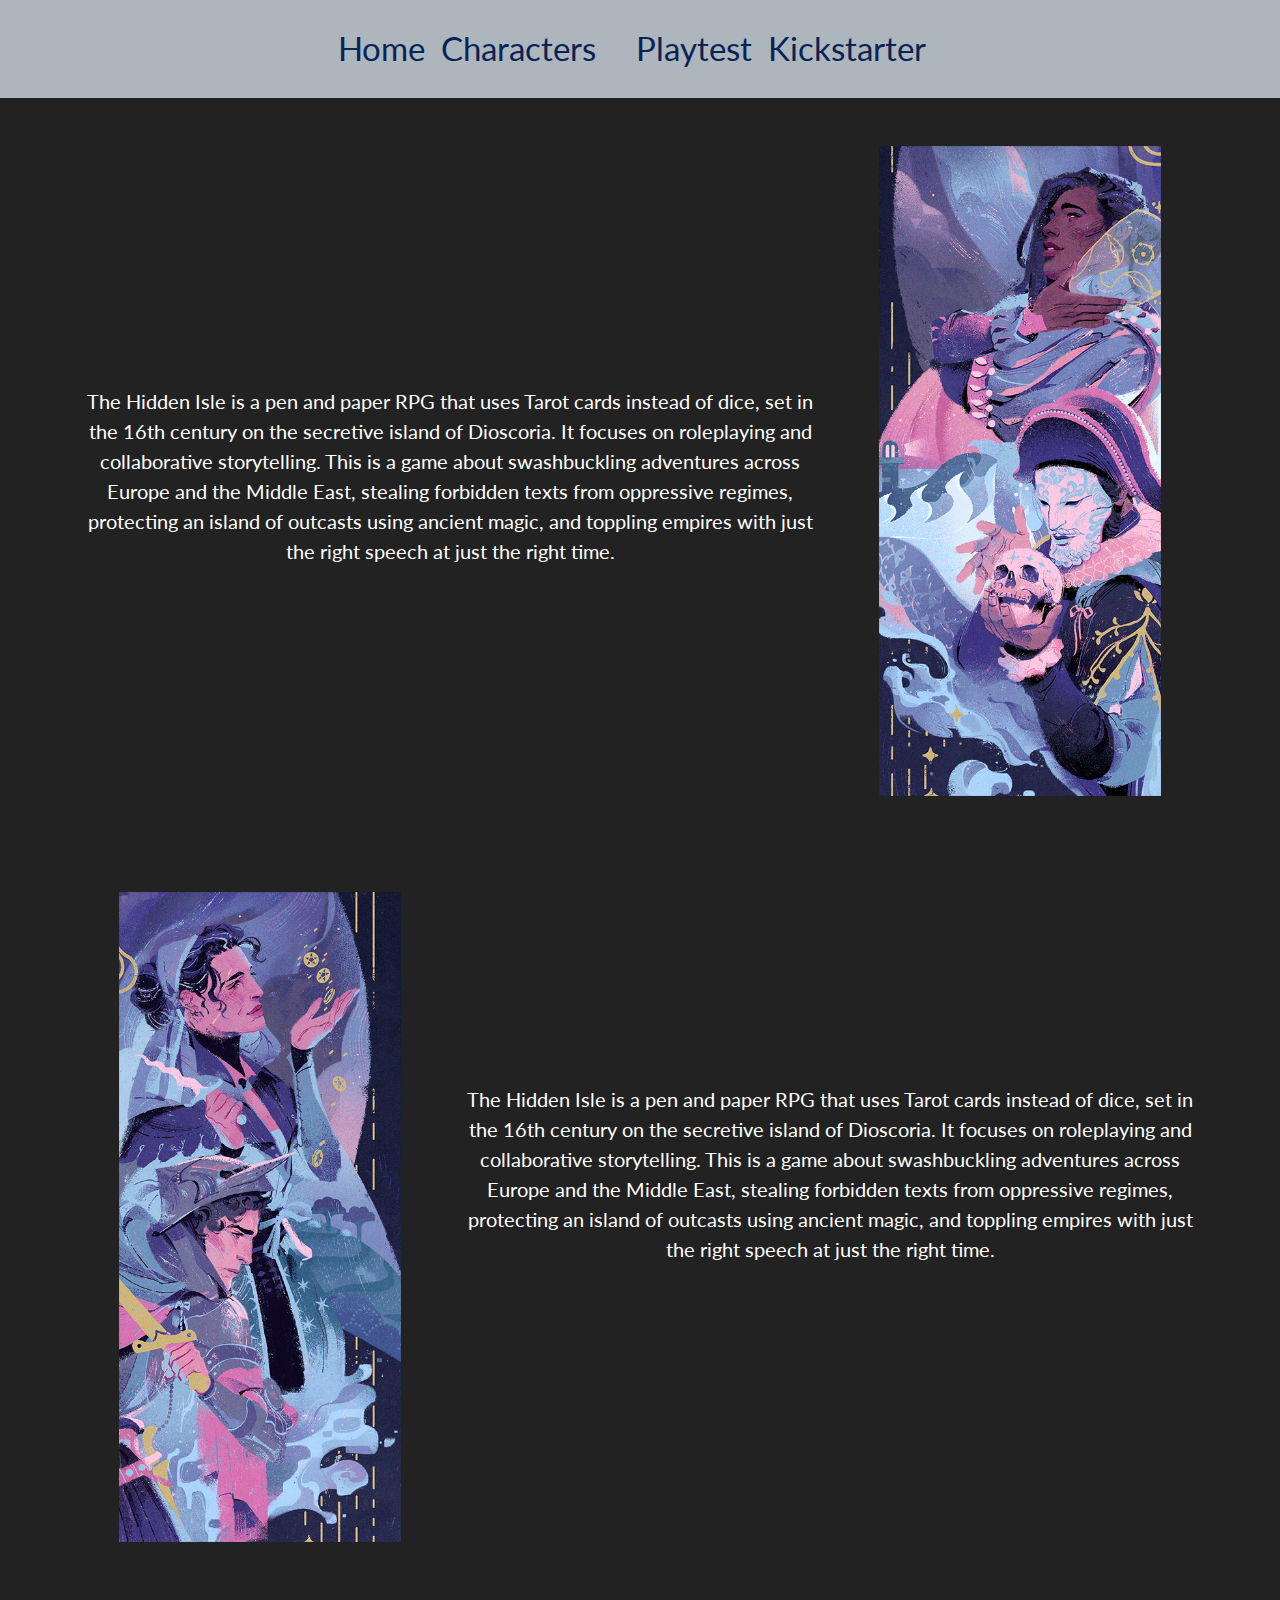
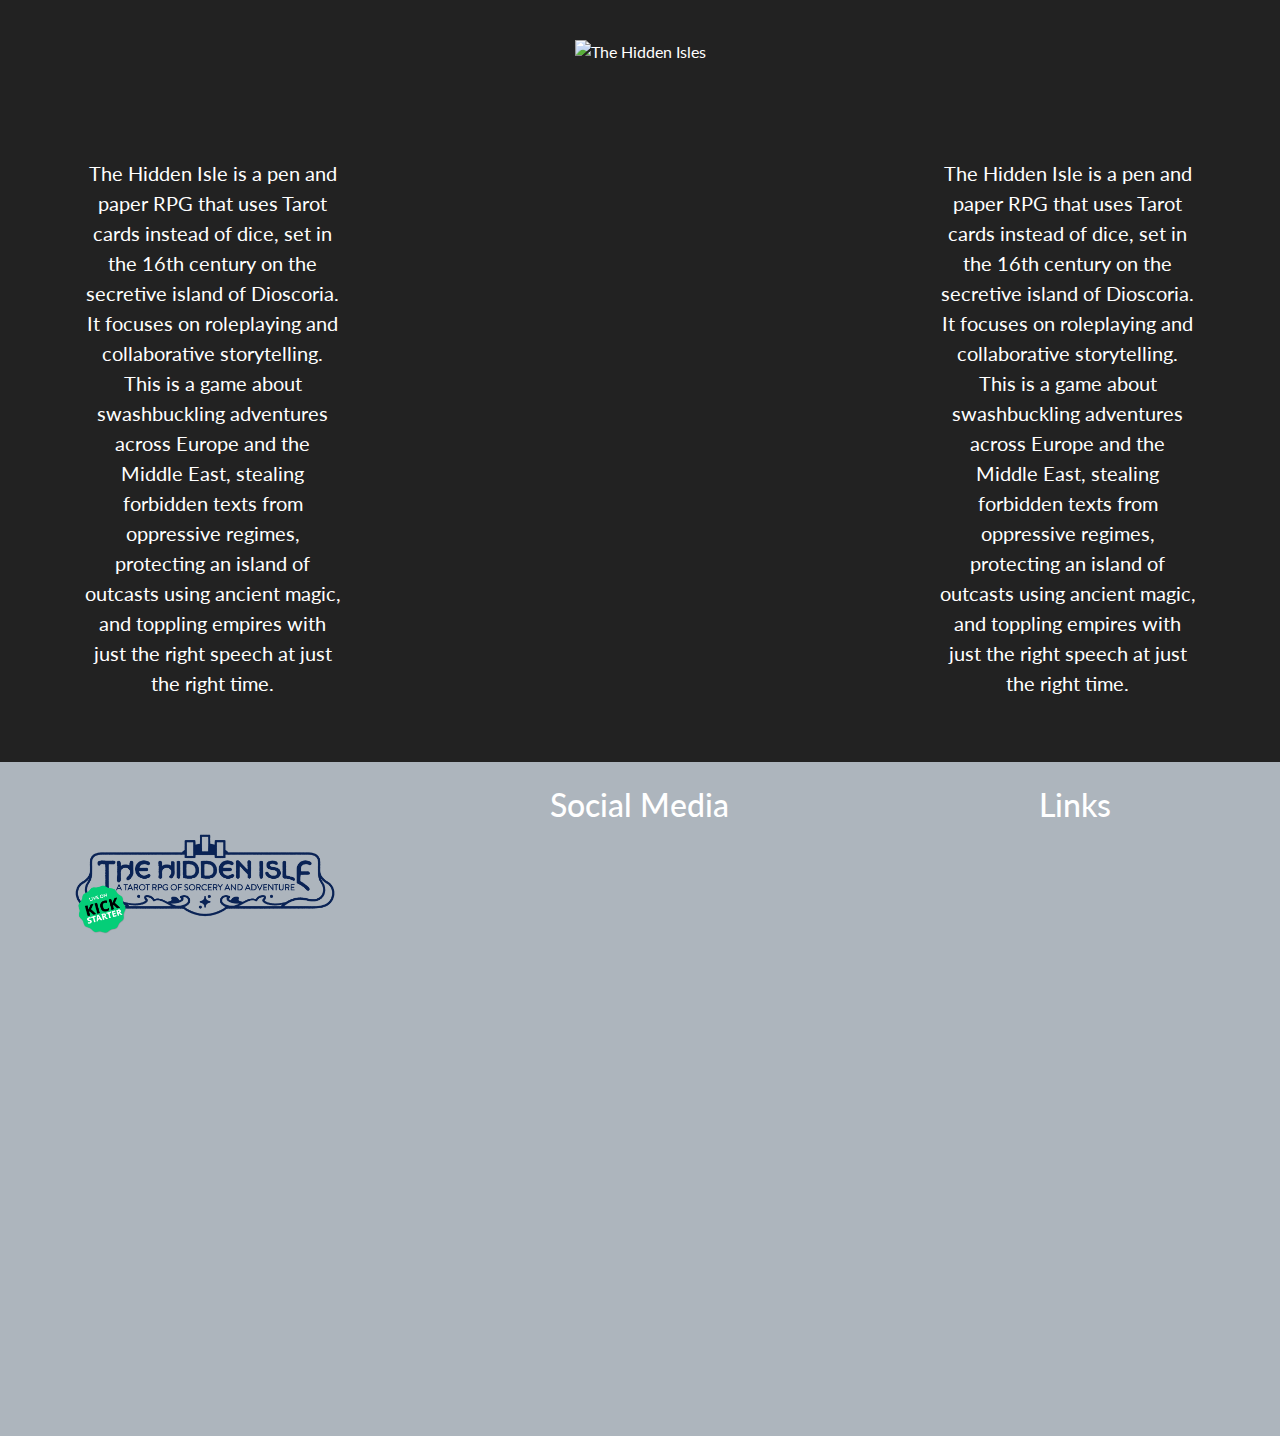
==== index.html @ 4377b0f9 "n ew" ====
<!DOCTYPE html>
<html lang="en">
  <head>

    <meta charset="UTF-8">
    <meta name="viewport" content="width=device-width, initial-scale=1.0">
    <meta http-equiv="X-UA-Compatible" content="ie=edge">
    <title>Index</title>

    <link rel="stylesheet" href="css/style.css">
    <link rel="stylesheet" href="css/bootstrap.css">

  </head>
  <body>

          <header> 
            
              <nav class="navbar navbar-expand-lg bg-light " data-bs-theme="light">
      
                <button class="navbar-toggler" type="button" data-bs-toggle="collapse" data-bs-target="#navbarColor03" aria-controls="navbarColor03" aria-expanded="false" aria-label="Toggle navigation">
                  <span class="navbar-toggler-icon"></span>
                </button>
                <div class="collapse navbar-collapse justify-content-center" id="navbarColor03">
                  <ul class="navbar-nav">
                  <li class="nav-item">
                    <a class="nav-link  custom-link active" href="#">Home
                    <span class="visually-hidden">(current)</span>
                    </a>
                  </li>
                  <li class="nav-item" >
                    <a class="nav-link custom-link" href="characters.html">Characters</a>
                  </li>
                  <div class="container-fluid">
                  <li class="nav-item" >
                    <a class="navbar-brand" href="#">
                      <img src="img/logo.png" alt="Logo" width="auto" height="100" class="d-inline-block align-text-top">
                    </a>
                    </li>
                  </div>
                  <li class="nav-item" >
                    <a class="nav-link custom-link " href="#">Playtest</a>
                  </li>

                  <li class="nav-item">
                    
                    <a class="nav-link custom-link" href="#">Kickstarter</a>
                  </li>
          
                  <li class="nav-item me-auto">
                    <a class="nav-link custom-link" href="#"><i class="fa-solid fa-cart-shopping" style="color: #000000;"></i></a>
                    </li>
                  </ul>
      
                </div>
                </div>
              </nav>
          
          </header>
          
        <main>
          <br><br>

        <div class="container">
          <div class="row">
            <div class="col-8 center-column text-center">
              <br><br><br><br><br><br><br><br><br><br>
              <p class="home-p">The Hidden Isle is a pen and paper RPG that uses Tarot cards instead of dice, set in the 16th century on the secretive island of Dioscoria.
                 It focuses on roleplaying and collaborative storytelling.

                This is a game about swashbuckling adventures across Europe and the Middle East, stealing forbidden texts from oppressive regimes, 
                protecting an island of outcasts using ancient magic, and toppling empires with just the right speech at just the right time.</p>
            </div>
              <div class="col-4 center-column text-center">
                <img src="img/2-1.png" alt="bannder" style="height:650px;">
              </div>
          </div>
        </div>


        <br><br><br><br>
        <div class="container">
          <div class="row">
              <div class="col-4 center-column text-center">
                <img src="img/3-1.png" alt="bannder" style="height:650px;">
              </div>

              <div class="col-8 center-column text-center">
                <br><br><br><br><br><br><br><br>
                <p class="home-p">The Hidden Isle is a pen and paper RPG that uses Tarot cards instead of dice, set in the 16th century on the secretive island of Dioscoria.
                   It focuses on roleplaying and collaborative storytelling.
  
                  This is a game about swashbuckling adventures across Europe and the Middle East, stealing forbidden texts from oppressive regimes, 
                  protecting an island of outcasts using ancient magic, and toppling empires with just the right speech at just the right time.</p>
              </div>
          </div>
        </div>
        <br><br><br><br>

        <div class="container text-center">
          <div class="row">
            <div class="col">
              <br><br><br><br><br>
              <p class="home-p">The Hidden Isle is a pen and paper RPG that uses Tarot cards instead of dice, set in the 16th century on the secretive island of Dioscoria.
                It focuses on roleplaying and collaborative storytelling.

               This is a game about swashbuckling adventures across Europe and the Middle East, stealing forbidden texts from oppressive regimes, 
               protecting an island of outcasts using ancient magic, and toppling empires with just the right speech at just the right time.</p>
            </div>
            <div class="col-6">
              <img class="img-resize" src="img/1.png" alt="The Hidden Isles" style="height: 650px;">
            </div>
            <div class="col">
              <br><br><br><br><br>
              <p class="home-p">The Hidden Isle is a pen and paper RPG that uses Tarot cards instead of dice, set in the 16th century on the secretive island of Dioscoria.
                It focuses on roleplaying and collaborative storytelling.

               This is a game about swashbuckling adventures across Europe and the Middle East, stealing forbidden texts from oppressive regimes, 
               protecting an island of outcasts using ancient magic, and toppling empires with just the right speech at just the right time.</p>
            </div>
          </div>

          <br><br>



        </main>

    <footer>
      <br>
      <div class=" text-center">
        <div class="row ">
          <div class="col-4 footer-cols">
            <br><br>
            <img src="img/logo.png" style="height:100px;" >
          </div>
          <div class="col-4 footer-cols">
            <h3>Social Media</h3>
          </div>
          <div class="col-4 footer-cols">
            <h3>Links</h3>
          </div>
        </div>


    </footer>

  </body>
</html>
---- css/style.css ----
.nav-link {
    font-size: 25pt !important;
}


.custom-link {
    background-image: linear-gradient(
      to right,
      #54b3d6,
      #5d5178 50%,
      #c3aa7e 50%
    );
    background-size: 200% 100%;
    background-position: -100%;
    display: inline-block;
    padding: 5px 0;
    position: relative;
    -webkit-background-clip: text;
    -webkit-text-fill-color: #092355;
    transition: all 0.3s ease-in-out;
    
  }
  
  .custom-link:before {
    content: '';
    background: #c3aa7e;
    display: block;
    position: absolute;
    bottom: -3px;
    left: 0;
    width: 0;
    height: 3px;
    transition: all 0.3s ease-in-out;
    
  }
  
  .custom-link:hover {
    background-position: 0;
    -webkit-text-fill-color: #7b75bb; /* Add this line to change the text color on hover */
  }
  
  .custom-link:hover::before {
    width: 100%;
  }
  


  .center-column {
    text-align: center;
  }

  .col-8, .col-4 {
  height: 650px; /* Set a fixed height for the columns */
}


.home-p {
    font-size: 15pt;
}


@media (max-width: 1200px) {
  .col-md-3, .col-md-6 {
    flex-basis: 100%;
    max-width: 100%;
    text-align: center;
  }
}

.img-resize {
  max-width: 100%; /* Adjust the value as needed */
  height: auto;
}


.text-left {
  text-align: left;
}

.text-right {
  text-align: right;
}


.img-rotate {
  transform: rotate(180deg);
}

.img-shrink {
  max-width: 100%; /* Adjust the value as needed */
  height: auto;
}


footer{
    height: 500px;
    background-color: #adb5bd;
}



@media (max-width: 1200px) {
  .col-md-3, .col-md-6 {
    flex-basis: 100%;
    max-width: 100%;
    text-align: center !important;  /* Center align text on smaller screens */
  }
  
  /* Center align text for specific paragraphs */
  .text-center p {
    text-align: center !important; /* Apply center alignment for paragraphs in the 'text-center' class */
  }
}


.navbar-brand {
  display: none;
}

/* Display the .navbar-brand in mobile view */
@media (max-width: 991px) {
  .navbar-brand {
    display: block;
  }
}

footer {
  height: auto; /* Adjust the height as needed */
  background-color: #adb5bd; /* Add your desired background color */
}
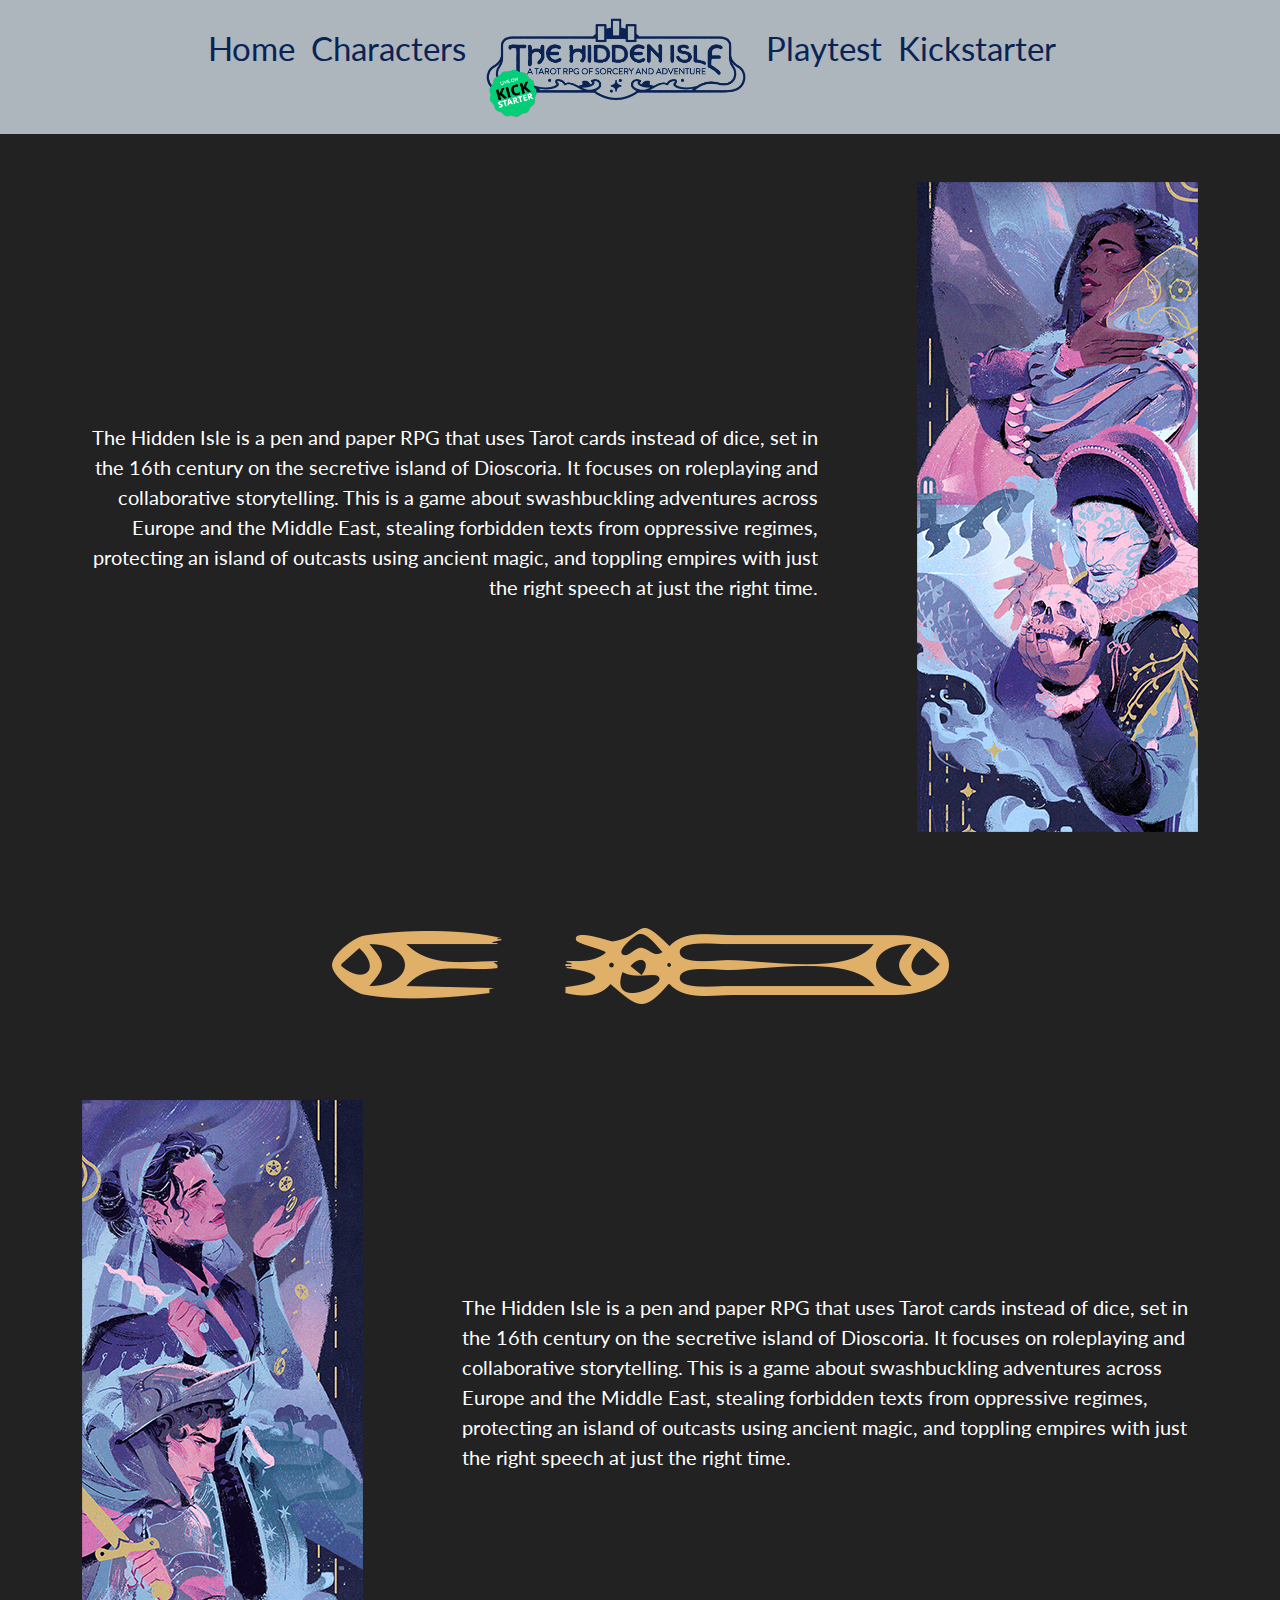
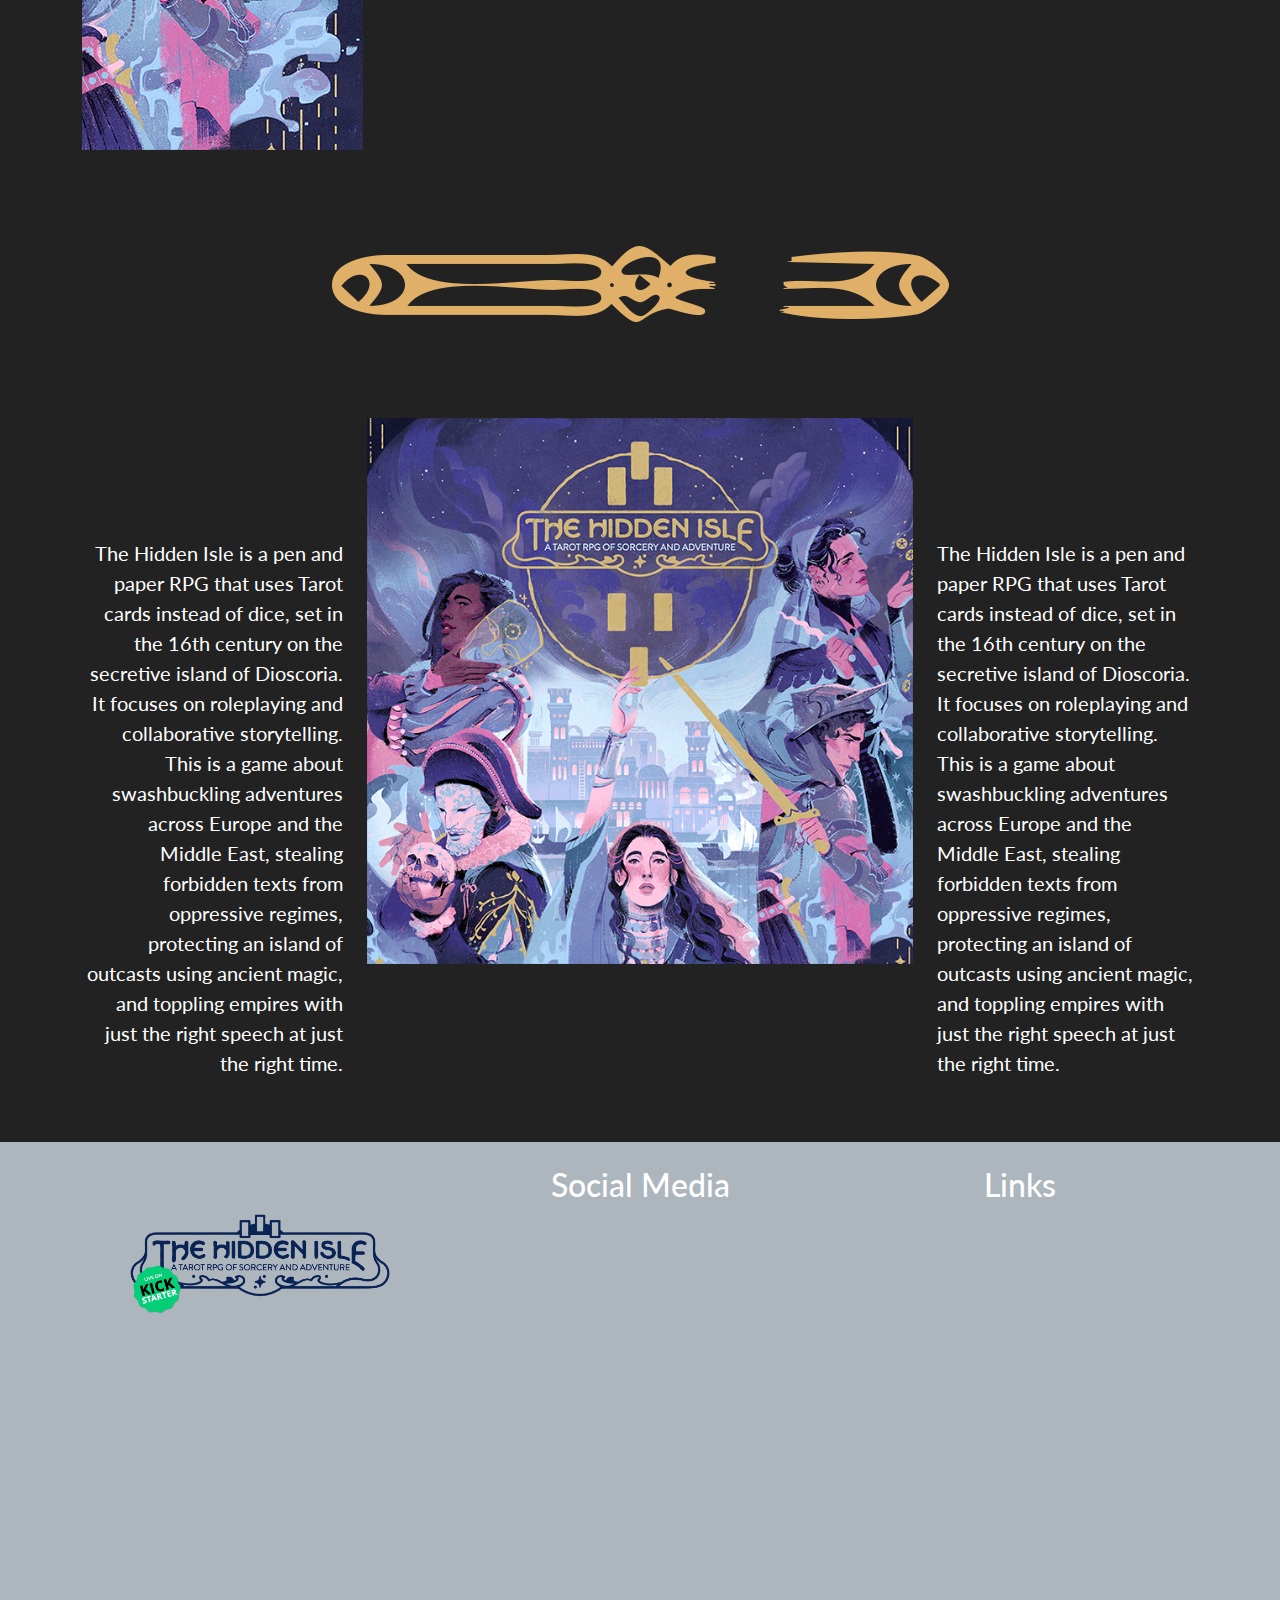
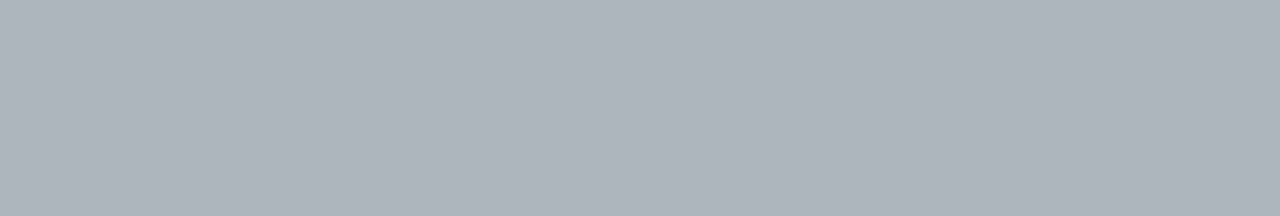
==== commit 4858030a: "Merge branch 'main' of https://github.com/PrestonRichardson1/Web-Portfolio-Responsive" ====
--- a/index.html
+++ b/index.html
@@ -4,8 +4,8 @@
   <head>
 
     <meta charset="UTF-8">
-    <meta name="viewport" content="width=device-width, initial-scale=1.0">
     <meta http-equiv="X-UA-Compatible" content="ie=edge">
+    <meta name="viewport" content="width=device-width, initial-scale=1, maximum-scale=1">
     <title>Index</title>
 
     <link rel="stylesheet" href="css/style.css">
@@ -16,12 +16,14 @@
 
           <header> 
             
-              <nav class="navbar navbar-expand-lg bg-light " data-bs-theme="light">
-      
-                <button class="navbar-toggler" type="button" data-bs-toggle="collapse" data-bs-target="#navbarColor03" aria-controls="navbarColor03" aria-expanded="false" aria-label="Toggle navigation">
-                  <span class="navbar-toggler-icon"></span>
-                </button>
-                <div class="collapse navbar-collapse justify-content-center" id="navbarColor03">
+            <nav class="navbar navbar-expand-lg bg-light" data-bs-theme="light">
+              <button class="navbar-toggler" type="button" data-bs-toggle="collapse" data-bs-target="#navbarColor03" aria-controls="navbarColor03" aria-expanded="false" aria-label="Toggle navigation">
+                <span class="navbar-toggler-icon"></span>
+              </button>
+              <a class="navbar-brand" href="#">
+                <img src="img/logo.png" alt="Logo" height="100" class="d-inline-block align-text-top">
+              </a>
+              <div class="collapse navbar-collapse justify-content-center" id="navbarColor03">
                   <ul class="navbar-nav">
                   <li class="nav-item">
                     <a class="nav-link  custom-link active" href="#">Home
@@ -33,18 +35,18 @@
                   </li>
                   <div class="container-fluid">
                   <li class="nav-item" >
-                    <a class="navbar-brand" href="#">
+                    <a href="#">
                       <img src="img/logo.png" alt="Logo" width="auto" height="100" class="d-inline-block align-text-top">
                     </a>
                     </li>
                   </div>
                   <li class="nav-item" >
-                    <a class="nav-link custom-link " href="#">Playtest</a>
+                    <a class="nav-link custom-link " href="https://causacreations.itch.io/the-hidden-isle-playtest-version">Playtest</a>
                   </li>
 
                   <li class="nav-item">
                     
-                    <a class="nav-link custom-link" href="#">Kickstarter</a>
+                    <a class="nav-link custom-link" href="https://www.kickstarter.com/projects/causacreations/the-hidden-isle?ref=discovery&term=hidden%20isle">Kickstarter</a>
                   </li>
           
                   <li class="nav-item me-auto">
@@ -63,7 +65,7 @@
 
         <div class="container">
           <div class="row">
-            <div class="col-8 center-column text-center">
+            <div class="col-lg-8 center-column text-right">
               <br><br><br><br><br><br><br><br><br><br>
               <p class="home-p">The Hidden Isle is a pen and paper RPG that uses Tarot cards instead of dice, set in the 16th century on the secretive island of Dioscoria.
                  It focuses on roleplaying and collaborative storytelling.
@@ -71,21 +73,33 @@
                 This is a game about swashbuckling adventures across Europe and the Middle East, stealing forbidden texts from oppressive regimes, 
                 protecting an island of outcasts using ancient magic, and toppling empires with just the right speech at just the right time.</p>
             </div>
-              <div class="col-4 center-column text-center">
-                <img src="img/2-1.png" alt="bannder" style="height:650px;">
+            <div class="col-lg-4 center-column text-right">
+                <img src="img/2-1-650.png" alt="banner"  class="column-banner" class="img-resize-2">
               </div>
           </div>
         </div>
 
 
+
+
         <br><br><br><br>
+        
+        <div class="container center-column">
+
+          <img src="img/path301.png" class="center-column img-shrink" >
+
+        </div>
+        
+        <br><br><br><br>
+
+
         <div class="container">
           <div class="row">
-              <div class="col-4 center-column text-center">
-                <img src="img/3-1.png" alt="bannder" style="height:650px;">
+              <div class="col-lg-4 center-column text-left">
+                <img src="img/3-1-650.png" alt="banner" class="column-banner"  class="img-resize-2">
               </div>
 
-              <div class="col-8 center-column text-center">
+              <div class="col-lg-8 center-column text-left">
                 <br><br><br><br><br><br><br><br>
                 <p class="home-p">The Hidden Isle is a pen and paper RPG that uses Tarot cards instead of dice, set in the 16th century on the secretive island of Dioscoria.
                    It focuses on roleplaying and collaborative storytelling.
@@ -95,30 +109,36 @@
               </div>
           </div>
         </div>
+
         <br><br><br><br>
+        
+        <div class="container center-column">
+
+          <img src="img/path301.png" class="center-column img-rotate  img-shrink" >
+
+        </div>
+        
+        <br><br><br><br>
+
+
 
         <div class="container text-center">
           <div class="row">
-            <div class="col">
+            <div class="col-md-3">
               <br><br><br><br><br>
-              <p class="home-p">The Hidden Isle is a pen and paper RPG that uses Tarot cards instead of dice, set in the 16th century on the secretive island of Dioscoria.
-                It focuses on roleplaying and collaborative storytelling.
-
-               This is a game about swashbuckling adventures across Europe and the Middle East, stealing forbidden texts from oppressive regimes, 
-               protecting an island of outcasts using ancient magic, and toppling empires with just the right speech at just the right time.</p>
+              <p class="home-p text-right">The Hidden Isle is a pen and paper RPG that uses Tarot cards instead of dice, set in the 16th century on the secretive island of Dioscoria. It focuses on roleplaying and collaborative storytelling. This is a game about swashbuckling adventures across Europe and the Middle East, stealing forbidden texts from oppressive regimes, protecting an island of outcasts using ancient magic, and toppling empires with just the right speech at just the right time.
+              </p>
             </div>
-            <div class="col-6">
-              <img class="img-resize" src="img/1.png" alt="The Hidden Isles" style="height: 650px;">
+            <div class="col-md-6">
+              <img class="img-resize" src="img/1-650.png" alt="The Hidden Isles" style="height: auto;">
             </div>
-            <div class="col">
+            <div class="col-md-3">
               <br><br><br><br><br>
-              <p class="home-p">The Hidden Isle is a pen and paper RPG that uses Tarot cards instead of dice, set in the 16th century on the secretive island of Dioscoria.
-                It focuses on roleplaying and collaborative storytelling.
-
-               This is a game about swashbuckling adventures across Europe and the Middle East, stealing forbidden texts from oppressive regimes, 
-               protecting an island of outcasts using ancient magic, and toppling empires with just the right speech at just the right time.</p>
+              <p class="home-p text-left">The Hidden Isle is a pen and paper RPG that uses Tarot cards instead of dice, set in the 16th century on the secretive island of Dioscoria. It focuses on roleplaying and collaborative storytelling. This is a game about swashbuckling adventures across Europe and the Middle East, stealing forbidden texts from oppressive regimes, protecting an island of outcasts using ancient magic, and toppling empires with just the right speech at just the right time.
+              </p>
             </div>
           </div>
+        </div>
 
           <br><br>
 
@@ -127,8 +147,9 @@
         </main>
 
     <footer>
-      <br>
-      <div class=" text-center">
+      <div class="container">
+      <br> <!-- Comment -->
+      <div class=" text-center"> 
         <div class="row ">
           <div class="col-4 footer-cols">
             <br><br>
@@ -141,6 +162,7 @@
             <h3>Links</h3>
           </div>
         </div>
+      </div>
 
 
     </footer>
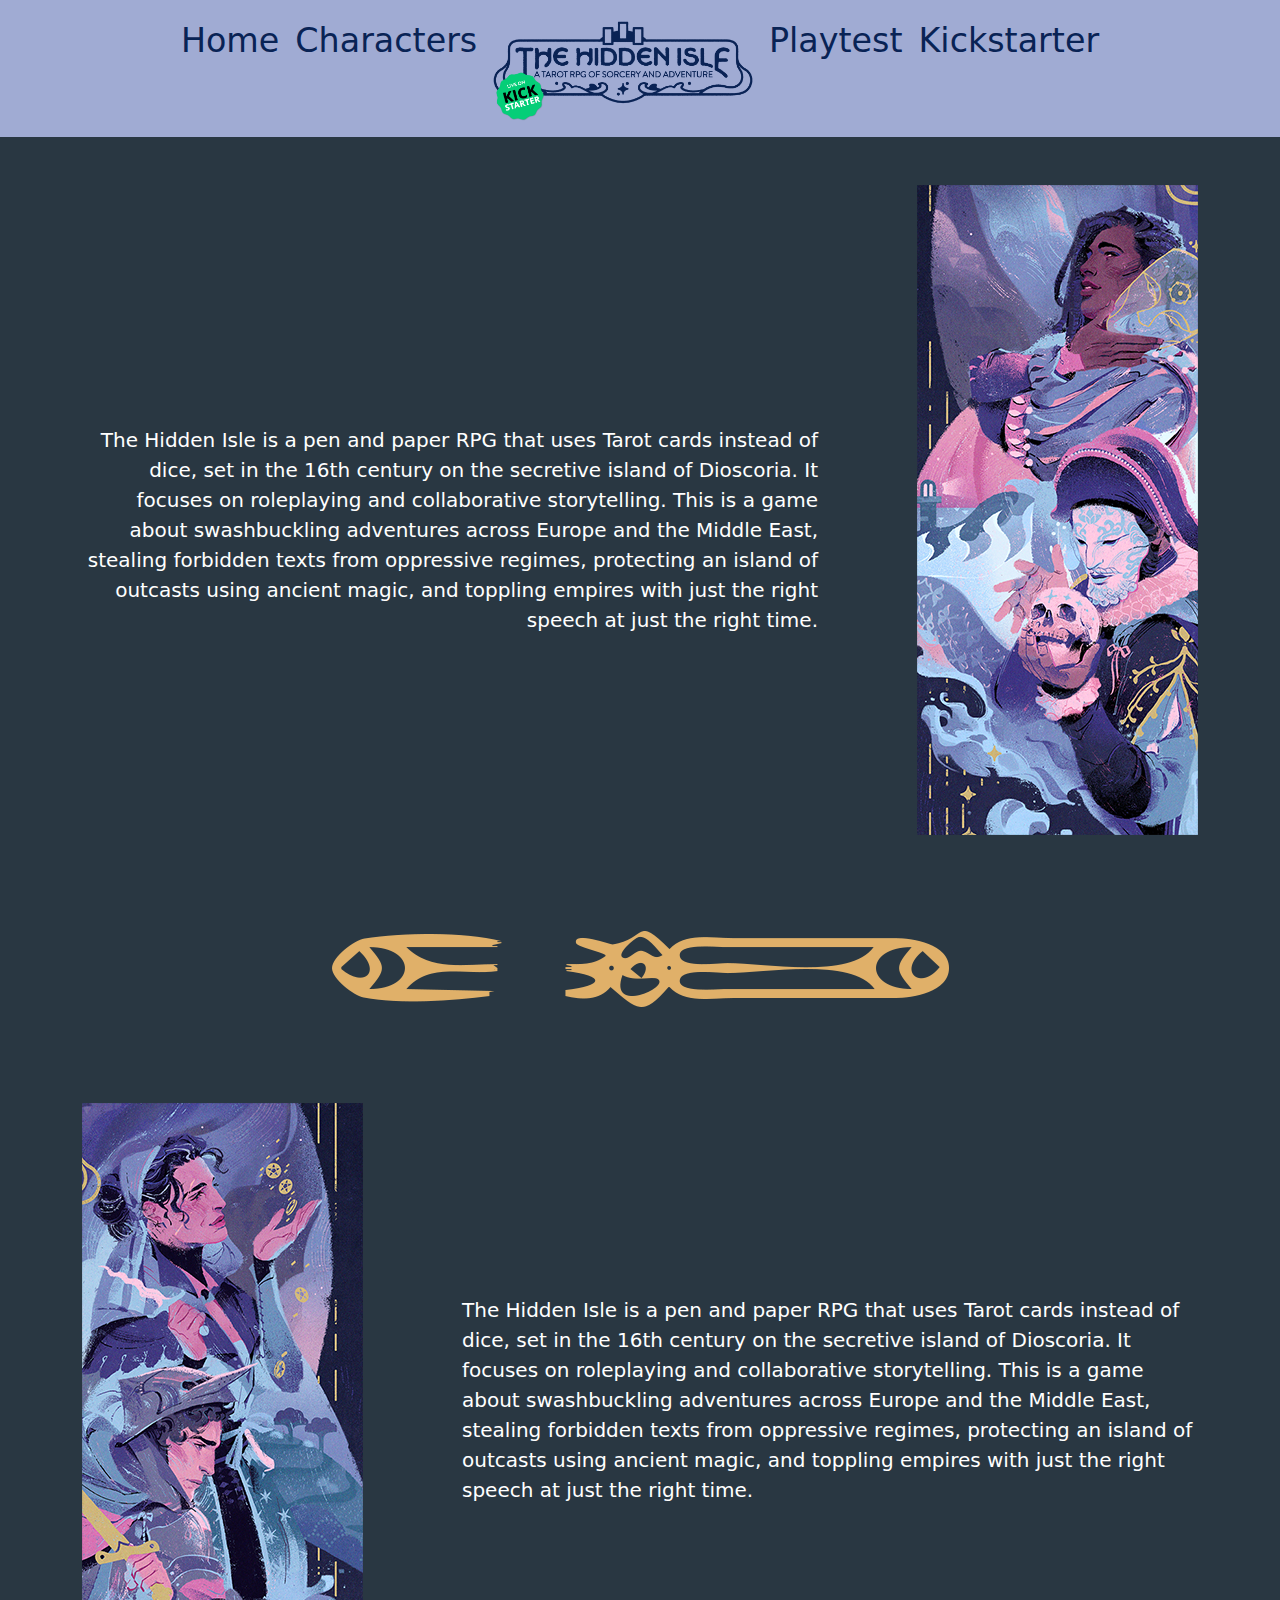
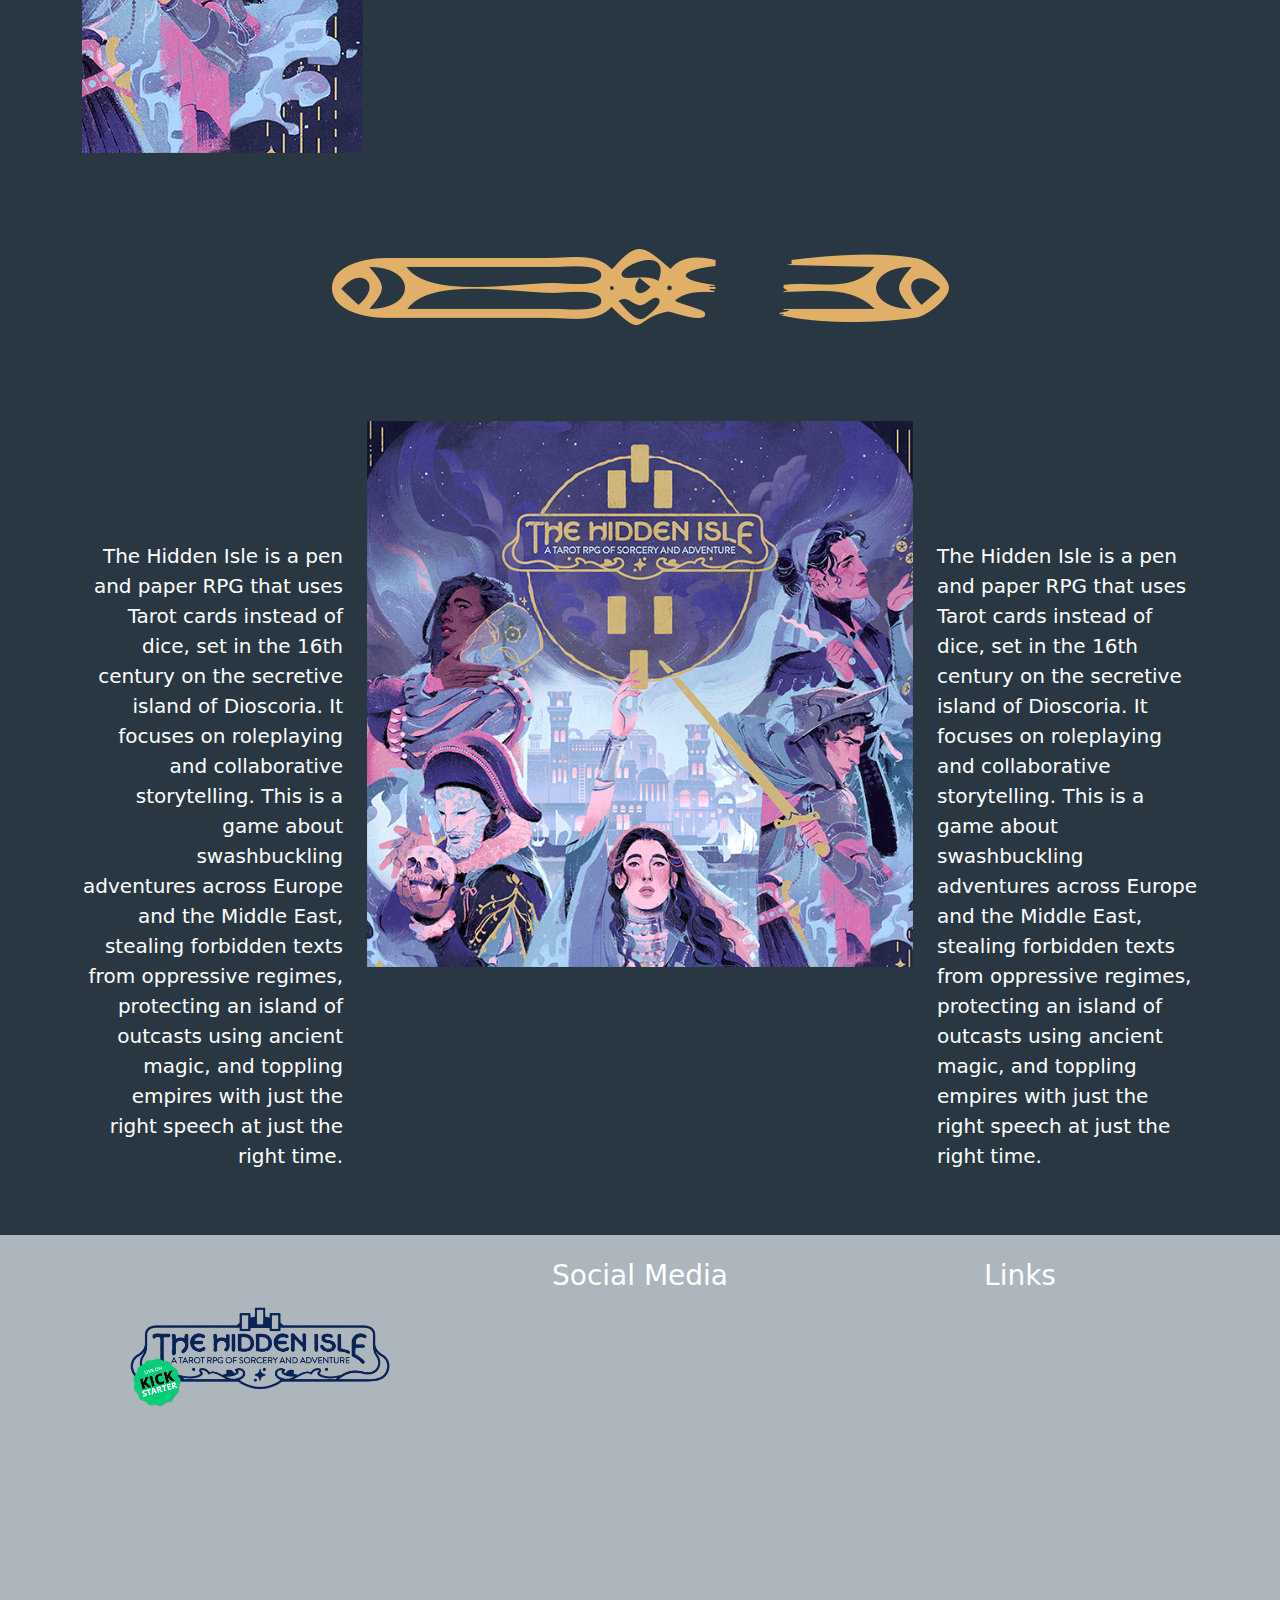
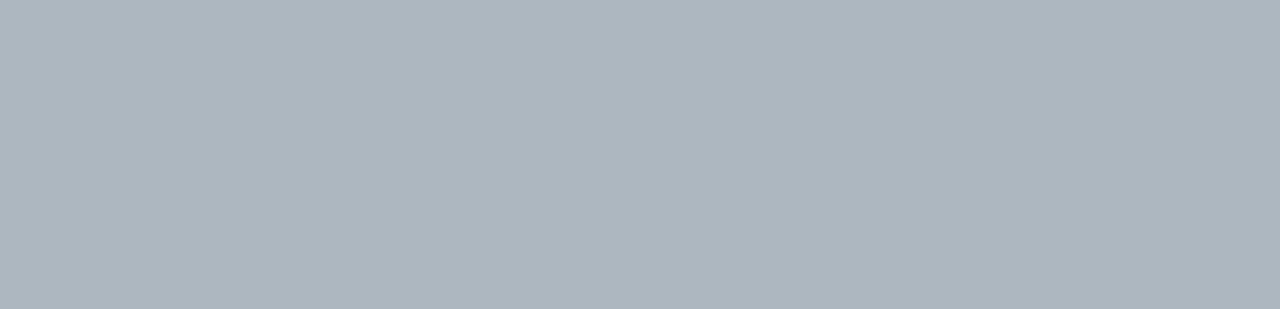
==== commit 9a6186d0: "Fix nav bar" ====
--- a/index.html
+++ b/index.html
@@ -10,54 +10,44 @@
 
     <link rel="stylesheet" href="css/style.css">
     <link rel="stylesheet" href="css/bootstrap.css">
+    <script src="https://code.jquery.com/jquery-3.6.0.min.js"></script>
+    <script src="js/bootstrap.js"></script>
 
   </head>
   <body>
 
           <header> 
-            
-            <nav class="navbar navbar-expand-lg bg-light" data-bs-theme="light">
-              <button class="navbar-toggler" type="button" data-bs-toggle="collapse" data-bs-target="#navbarColor03" aria-controls="navbarColor03" aria-expanded="false" aria-label="Toggle navigation">
-                <span class="navbar-toggler-icon"></span>
-              </button>
-              <a class="navbar-brand" href="#">
-                <img src="img/logo.png" alt="Logo" height="100" class="d-inline-block align-text-top">
-              </a>
-              <div class="collapse navbar-collapse justify-content-center" id="navbarColor03">
-                  <ul class="navbar-nav">
-                  <li class="nav-item">
-                    <a class="nav-link  custom-link active" href="#">Home
-                    <span class="visually-hidden">(current)</span>
-                    </a>
-                  </li>
-                  <li class="nav-item" >
-                    <a class="nav-link custom-link" href="characters.html">Characters</a>
-                  </li>
-                  <div class="container-fluid">
-                  <li class="nav-item" >
-                    <a href="#">
-                      <img src="img/logo.png" alt="Logo" width="auto" height="100" class="d-inline-block align-text-top">
-                    </a>
-                    </li>
-                  </div>
-                  <li class="nav-item" >
-                    <a class="nav-link custom-link " href="https://causacreations.itch.io/the-hidden-isle-playtest-version">Playtest</a>
-                  </li>
-
-                  <li class="nav-item">
-                    
-                    <a class="nav-link custom-link" href="https://www.kickstarter.com/projects/causacreations/the-hidden-isle?ref=discovery&term=hidden%20isle">Kickstarter</a>
-                  </li>
-          
-                  <li class="nav-item me-auto">
-                    <a class="nav-link custom-link" href="#"><i class="fa-solid fa-cart-shopping" style="color: #000000;"></i></a>
-                    </li>
-                  </ul>
-      
+            <div class="backgroundcolor">
+              <nav class="navbar navbar-expand-lg " data-bs-theme="light">
+                <button class="navbar-toggler" type="button" data-bs-toggle="collapse" data-bs-target="#navbarColor03" aria-controls="navbarColor03" aria-expanded="false" aria-label="Toggle navigation">
+                    <span class="navbar-toggler-icon"></span>
+                </button>
+                <a class="navbar-brand" href="#">
+                    <img src="img/logo.png" alt="Logo" height="100" class="d-inline-block align-text-top">
+                </a>
+                <div class="collapse navbar-collapse justify-content-center" id="navbarColor03">
+                    <ul class="navbar-nav">
+                        <li class="nav-item">
+                            <a class="nav-link custom-link active" href="index.html">Home</a>
+                        </li>
+                        <li class="nav-item">
+                            <a class="nav-link custom-link" href="characters.html">Characters</a>
+                        </li>
+                        <li class="nav-item hide-nav">
+                            <a class="nav-link custom-link" href="#">
+                                <img src="img/logo.png" alt="Logo" width="auto" height="100" class="d-inline-block align-text-top">
+                            </a>
+                        </li>
+                        <li class="nav-item">
+                            <a class="nav-link custom-link" href="https://causacreations.itch.io/the-hidden-isle-playtest-version">Playtest</a>
+                        </li>
+                        <li class="nav-item">
+                            <a class="nav-link custom-link" href="https://www.kickstarter.com/projects/causacreations/the-hidden-isle?ref=discovery&term=hidden%20isle">Kickstarter</a>
+                        </li>
+                    </ul>
                 </div>
-                </div>
-              </nav>
-          
+            </nav>
+            </div>
           </header>
           
         <main>
--- a/css/style.css
+++ b/css/style.css
@@ -1,3 +1,10 @@
+body {
+  background-color: rgb(41, 55, 66) !important;
+  color: white !important;
+}
+
+
+
 .nav-link {
     font-size: 25pt !important;
 }
@@ -113,6 +120,10 @@
 }
 
 
+.backgroundcolor{
+  background-color: #A0ABD3;
+}
+
 .navbar-brand {
   display: none;
 }
@@ -127,4 +138,50 @@
 footer {
   height: auto; /* Adjust the height as needed */
   background-color: #adb5bd; /* Add your desired background color */
+}
+
+
+/*  
+Removed the custom .container class. Container is a reserved class for bootstrap :)
+*/
+
+.choice{
+  height: 400px;
+  box-sizing: border-box;
+  padding: 0;
+  overflow: hidden;
+  float:left;
+  align-items: center;
+  transition: width 0.2s;
+  border-radius:3px;
+  margin-top: 10px
+}
+.expand{
+  width: 65%;
+}
+.unset{
+  width: 16%;
+  color: black !important;
+  background-color: #ddd !important;
+}
+.small{
+  width: 5%;
+  background-color: #ddd !important;
+}
+.small>div{
+  opacity: 0;
+}
+.unset > div > p{
+  opacity: 0;
+}
+.expand > div {
+  transition-delay: 200ms;
+  opacity: 1;
+}
+
+.horizontal-accordion {
+  display:flex;
+  justify-content: center;
+  flex-wrap: wrap;
+  
 }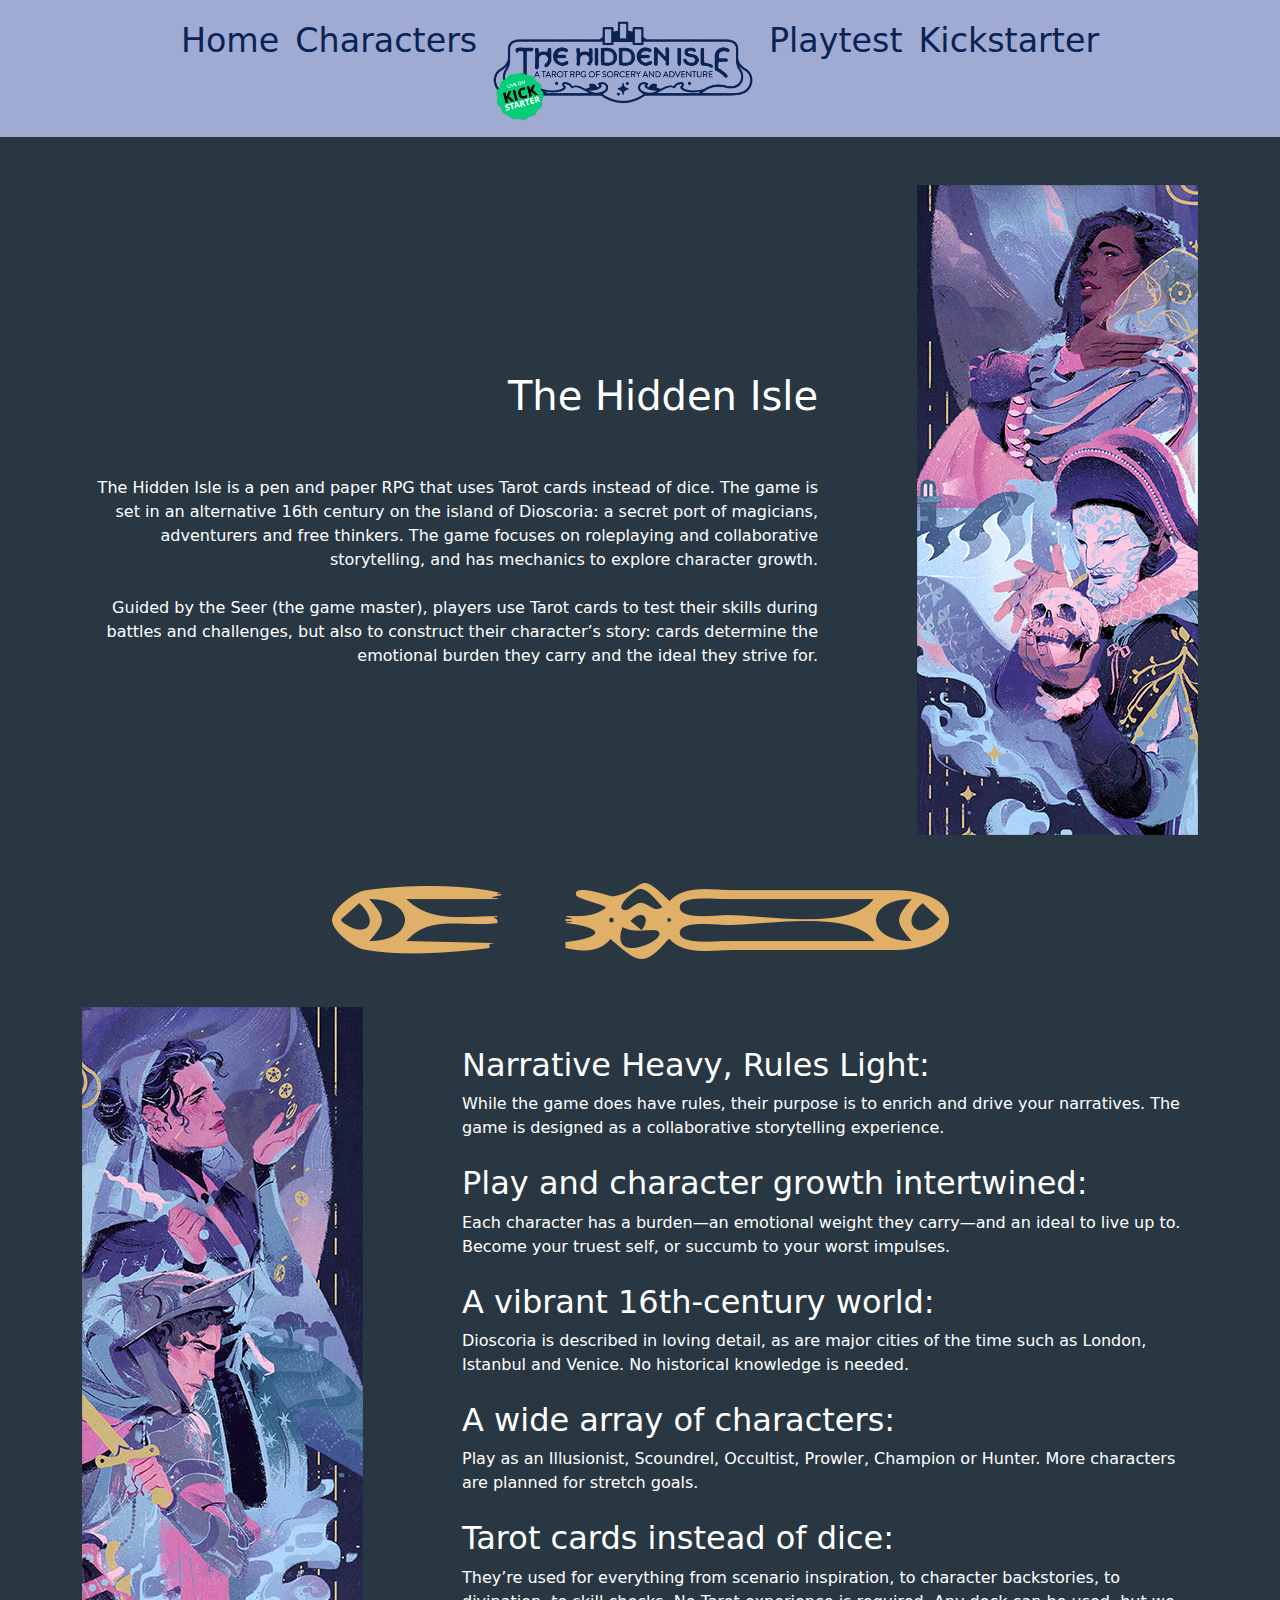
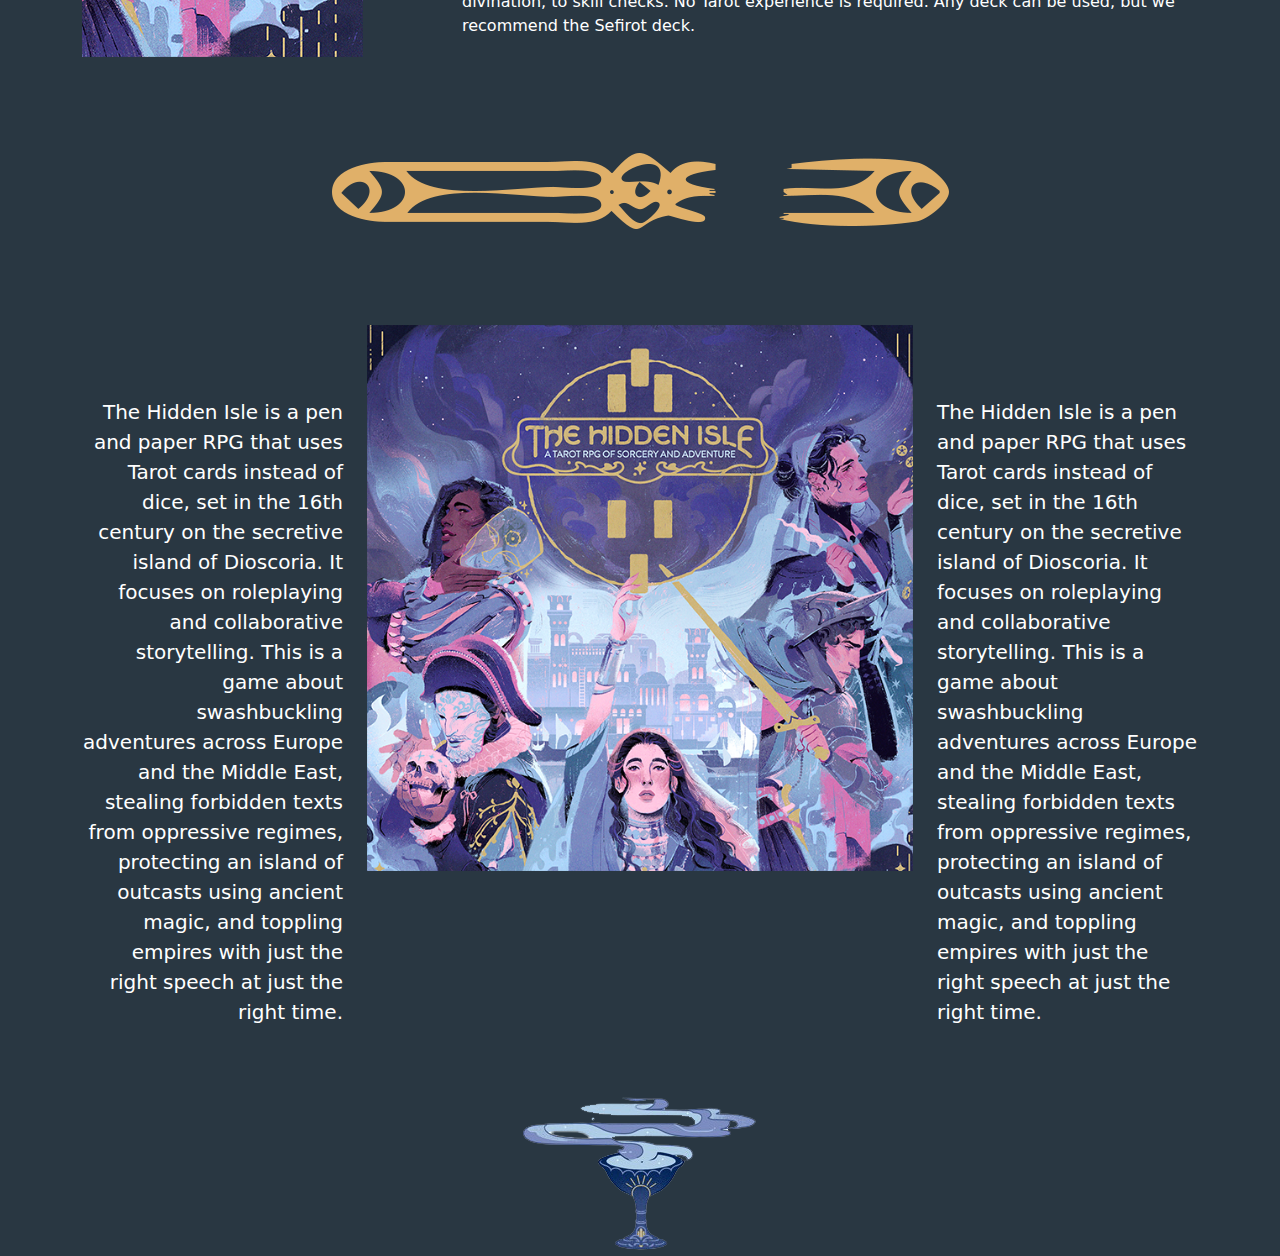
==== commit 79b45ddc: "Finished Home Page" ====
--- a/index.html
+++ b/index.html
@@ -55,13 +55,15 @@
 
         <div class="container">
           <div class="row">
-            <div class="col-lg-8 center-column text-right">
-              <br><br><br><br><br><br><br><br><br><br>
-              <p class="home-p">The Hidden Isle is a pen and paper RPG that uses Tarot cards instead of dice, set in the 16th century on the secretive island of Dioscoria.
-                 It focuses on roleplaying and collaborative storytelling.
-
-                This is a game about swashbuckling adventures across Europe and the Middle East, stealing forbidden texts from oppressive regimes, 
-                protecting an island of outcasts using ancient magic, and toppling empires with just the right speech at just the right time.</p>
+            <div class="col-lg-8 center-column text-right space-above">
+             
+              <p class="home-p">
+                <h1> The Hidden Isle</h1>
+                <br><br>
+                The Hidden Isle is a pen and paper RPG that uses Tarot cards instead of dice. The game is set in an alternative 16th century on the island of Dioscoria: a secret port of magicians, adventurers and free thinkers. The game focuses on roleplaying and collaborative storytelling, and has mechanics to explore character growth. <br><br>
+                Guided by the Seer (the game master), players use Tarot cards to test their skills during battles and challenges, but also to construct their character’s story: cards determine the emotional burden they carry and the ideal they strive for.
+                
+              </p>
             </div>
             <div class="col-lg-4 center-column text-right">
                 <img src="img/2-1-650.png" alt="banner"  class="column-banner" class="img-resize-2">
@@ -72,7 +74,7 @@
 
 
 
-        <br><br><br><br>
+        <br><br>
         
         <div class="container center-column">
 
@@ -80,22 +82,31 @@
 
         </div>
         
-        <br><br><br><br>
+        <br><br>
 
 
         <div class="container">
           <div class="row">
-              <div class="col-lg-4 center-column text-left">
+              <div class="col-lg-4 center-column text-left ">
                 <img src="img/3-1-650.png" alt="banner" class="column-banner"  class="img-resize-2">
               </div>
 
-              <div class="col-lg-8 center-column text-left">
-                <br><br><br><br><br><br><br><br>
-                <p class="home-p">The Hidden Isle is a pen and paper RPG that uses Tarot cards instead of dice, set in the 16th century on the secretive island of Dioscoria.
-                   It focuses on roleplaying and collaborative storytelling.
-  
-                  This is a game about swashbuckling adventures across Europe and the Middle East, stealing forbidden texts from oppressive regimes, 
-                  protecting an island of outcasts using ancient magic, and toppling empires with just the right speech at just the right time.</p>
+              <div class="col-lg-8 center-column text-left space-above2">
+
+                <p class="home-p">
+
+                  <h2>Narrative Heavy, Rules Light: </h2> While the game does have rules, their purpose is to enrich and drive your narratives. The game is designed as a collaborative storytelling experience.
+                  <br><br>
+                  <h2>Play and character growth intertwined:</h2> Each character has a burden—an emotional weight they carry—and an ideal to live up to. Become your truest self, or succumb to your worst impulses.
+                  <br><br>
+                  <h2>A vibrant 16th-century world:</h2> Dioscoria is described in loving detail, as are major cities of the time such as London, Istanbul and Venice. No historical knowledge is needed.
+                  <br><br>
+                  <h2>A wide array of characters:</h2> Play as an Illusionist, Scoundrel, Occultist, Prowler, Champion or Hunter. More characters are planned for stretch goals.
+                  <br><br>
+                  <h2>Tarot cards instead of dice:</h2> They’re used for everything from scenario inspiration, to character backstories, to divination, to skill checks. No Tarot experience is required. Any deck can be used, but we recommend the Sefirot deck.
+
+
+                </p>
               </div>
           </div>
         </div>
@@ -115,7 +126,7 @@
         <div class="container text-center">
           <div class="row">
             <div class="col-md-3">
-              <br><br><br><br><br>
+              <br><br><br>
               <p class="home-p text-right">The Hidden Isle is a pen and paper RPG that uses Tarot cards instead of dice, set in the 16th century on the secretive island of Dioscoria. It focuses on roleplaying and collaborative storytelling. This is a game about swashbuckling adventures across Europe and the Middle East, stealing forbidden texts from oppressive regimes, protecting an island of outcasts using ancient magic, and toppling empires with just the right speech at just the right time.
               </p>
             </div>
@@ -123,7 +134,7 @@
               <img class="img-resize" src="img/1-650.png" alt="The Hidden Isles" style="height: auto;">
             </div>
             <div class="col-md-3">
-              <br><br><br><br><br>
+              <br><br><br>
               <p class="home-p text-left">The Hidden Isle is a pen and paper RPG that uses Tarot cards instead of dice, set in the 16th century on the secretive island of Dioscoria. It focuses on roleplaying and collaborative storytelling. This is a game about swashbuckling adventures across Europe and the Middle East, stealing forbidden texts from oppressive regimes, protecting an island of outcasts using ancient magic, and toppling empires with just the right speech at just the right time.
               </p>
             </div>
@@ -131,31 +142,14 @@
         </div>
 
           <br><br>
+        <div class="center-cup">
 
-
+          <img src="img/cup.png">
+        </div>
+        
 
         </main>
-
-    <footer>
-      <div class="container">
-      <br> <!-- Comment -->
-      <div class=" text-center"> 
-        <div class="row ">
-          <div class="col-4 footer-cols">
-            <br><br>
-            <img src="img/logo.png" style="height:100px;" >
-          </div>
-          <div class="col-4 footer-cols">
-            <h3>Social Media</h3>
-          </div>
-          <div class="col-4 footer-cols">
-            <h3>Links</h3>
-          </div>
-        </div>
-      </div>
-
-
-    </footer>
+        
 
   </body>
 </html>--- a/css/style.css
+++ b/css/style.css
@@ -184,4 +184,41 @@
   justify-content: center;
   flex-wrap: wrap;
   
+}
+
+@media (max-width: 991px) {
+  .hide-nav {
+    display: none; 
+  }
+}
+
+
+
+
+.space-above {
+  padding-top: 15%;
+}
+
+.space-above2 {
+  padding-top: 2%;
+}
+
+@media (max-width: 991px) {
+  .text-right {
+    padding-top:5% !important;
+    padding-bottom:5% !important;
+    text-align: center; 
+  }
+}
+
+@media (max-width: 991px) {
+  .text-left {
+    padding-top:5% !important;
+    padding-bottom:5% !important;
+    text-align: center; 
+  }
+}
+
+.center-cup {
+  text-align: center;
 }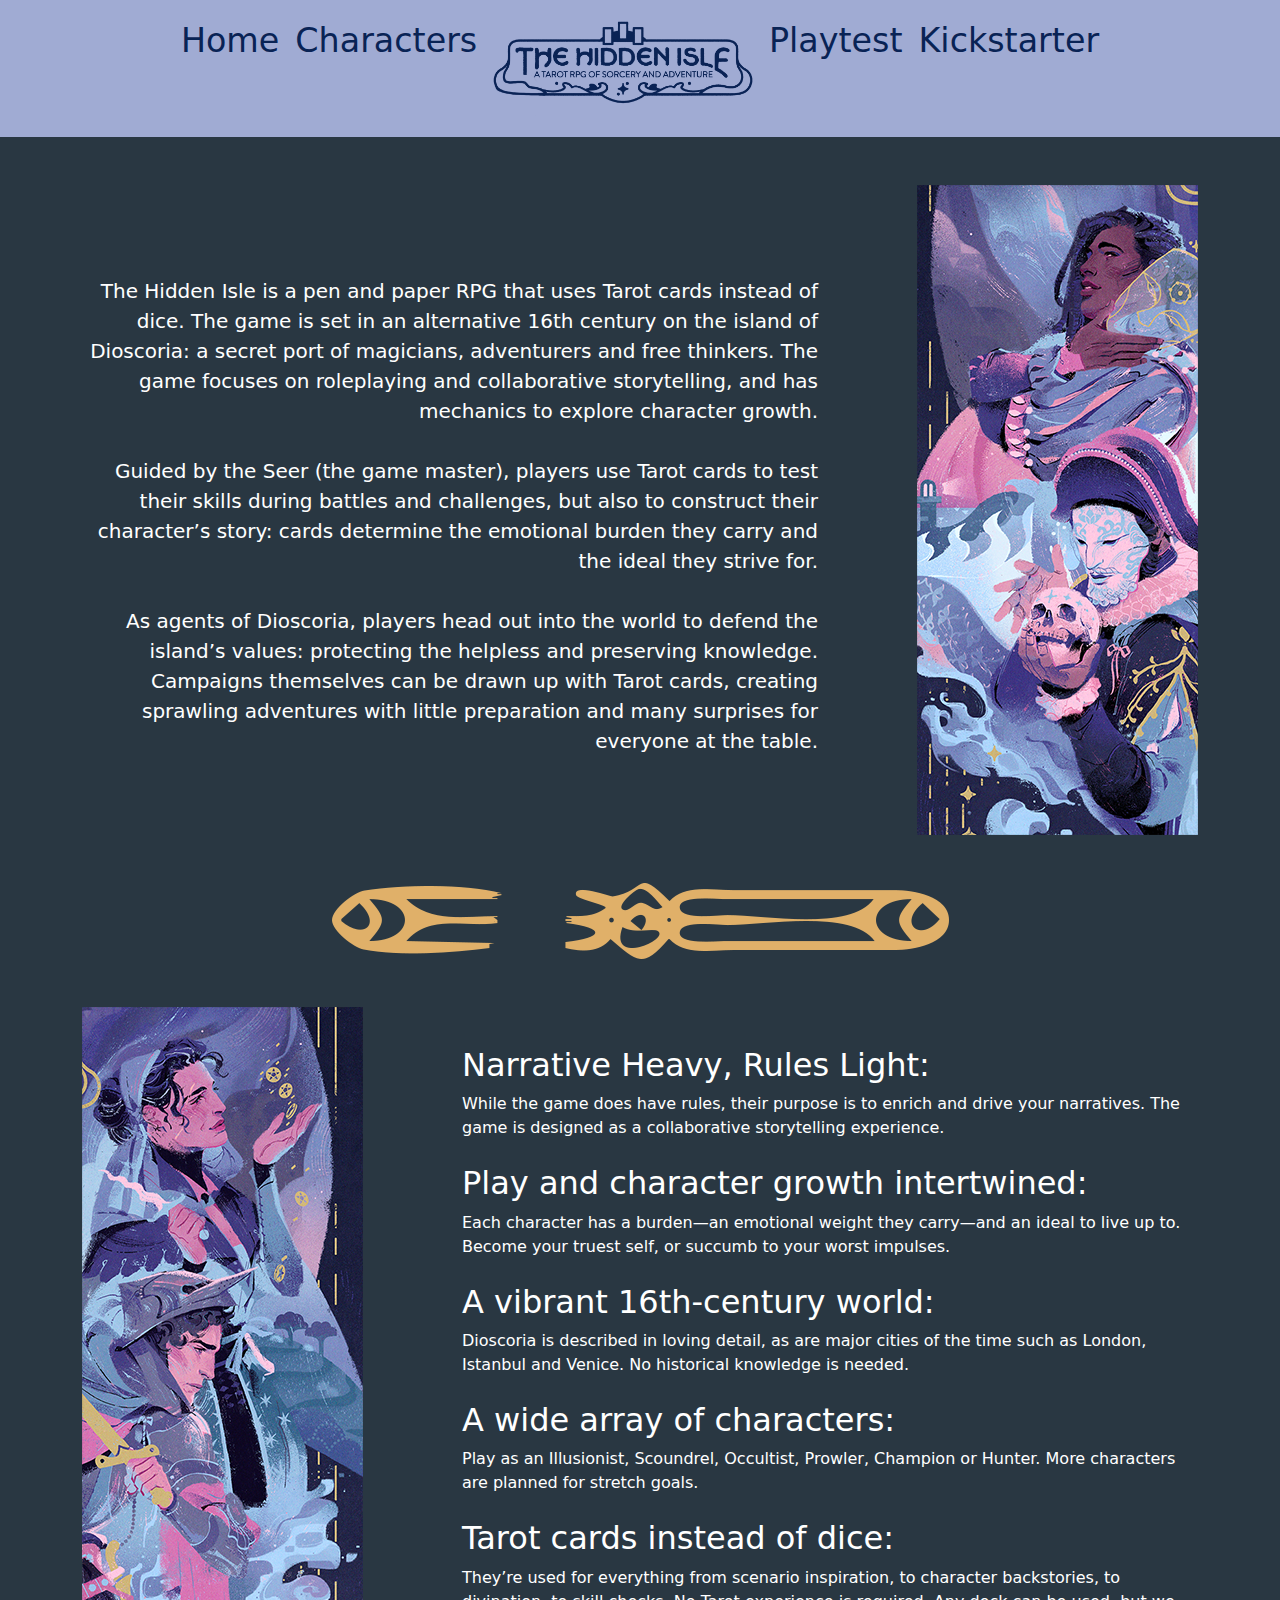
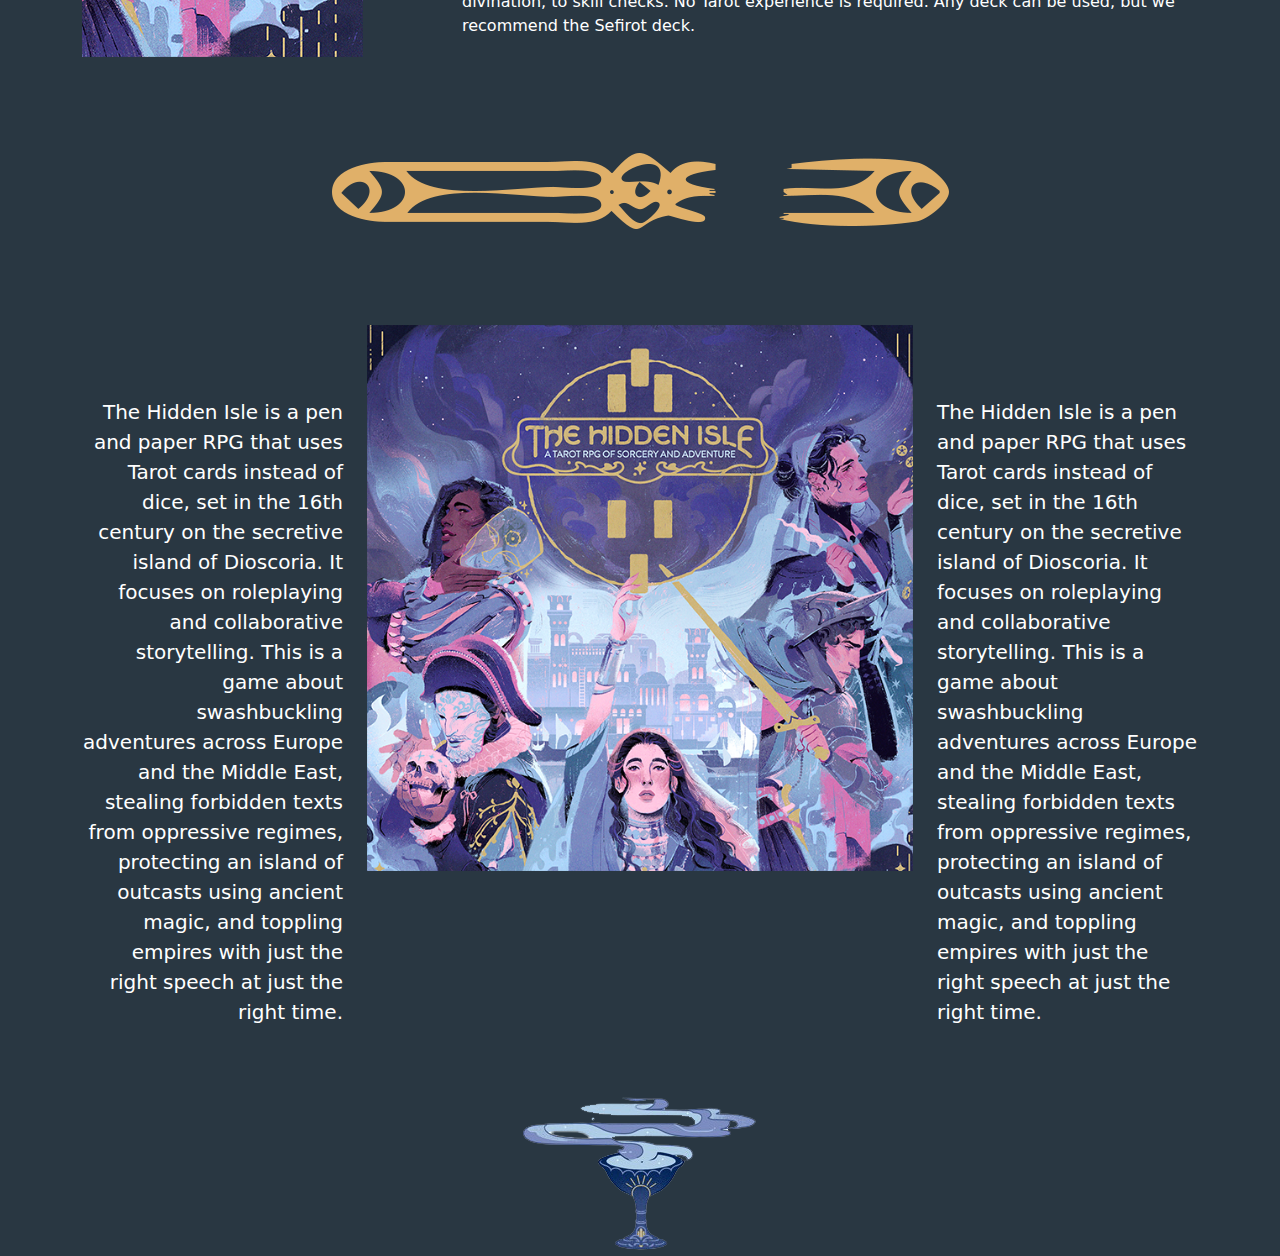
==== commit 321268ed: "Fixed character sheet photos and bootstrap colors" ====
--- a/index.html
+++ b/index.html
@@ -58,10 +58,11 @@
             <div class="col-lg-8 center-column text-right space-above">
              
               <p class="home-p">
-                <h1> The Hidden Isle</h1>
-                <br><br>
+
                 The Hidden Isle is a pen and paper RPG that uses Tarot cards instead of dice. The game is set in an alternative 16th century on the island of Dioscoria: a secret port of magicians, adventurers and free thinkers. The game focuses on roleplaying and collaborative storytelling, and has mechanics to explore character growth. <br><br>
                 Guided by the Seer (the game master), players use Tarot cards to test their skills during battles and challenges, but also to construct their character’s story: cards determine the emotional burden they carry and the ideal they strive for.
+                <br><br>
+                As agents of Dioscoria, players head out into the world to defend the island’s values: protecting the helpless and preserving knowledge. Campaigns themselves can be drawn up with Tarot cards, creating sprawling adventures with little preparation and many surprises for everyone at the table.
                 
               </p>
             </div>
--- a/css/style.css
+++ b/css/style.css
@@ -145,43 +145,9 @@
 Removed the custom .container class. Container is a reserved class for bootstrap :)
 */
 
-.choice{
-  height: 400px;
-  box-sizing: border-box;
-  padding: 0;
-  overflow: hidden;
-  float:left;
-  align-items: center;
-  transition: width 0.2s;
-  border-radius:3px;
-  margin-top: 10px
-}
-.expand{
-  width: 65%;
-}
-.unset{
-  width: 16%;
-  color: black !important;
-  background-color: #ddd !important;
-}
-.small{
-  width: 5%;
-  background-color: #ddd !important;
-}
-.small>div{
-  opacity: 0;
-}
-.unset > div > p{
-  opacity: 0;
-}
-.expand > div {
-  transition-delay: 200ms;
-  opacity: 1;
-}
-
 .horizontal-accordion {
   display:flex;
-  justify-content: center;
+  justify-content: space-around;
   flex-wrap: wrap;
   
 }
@@ -196,7 +162,7 @@
 
 
 .space-above {
-  padding-top: 15%;
+  padding-top: 8%;
 }
 
 .space-above2 {
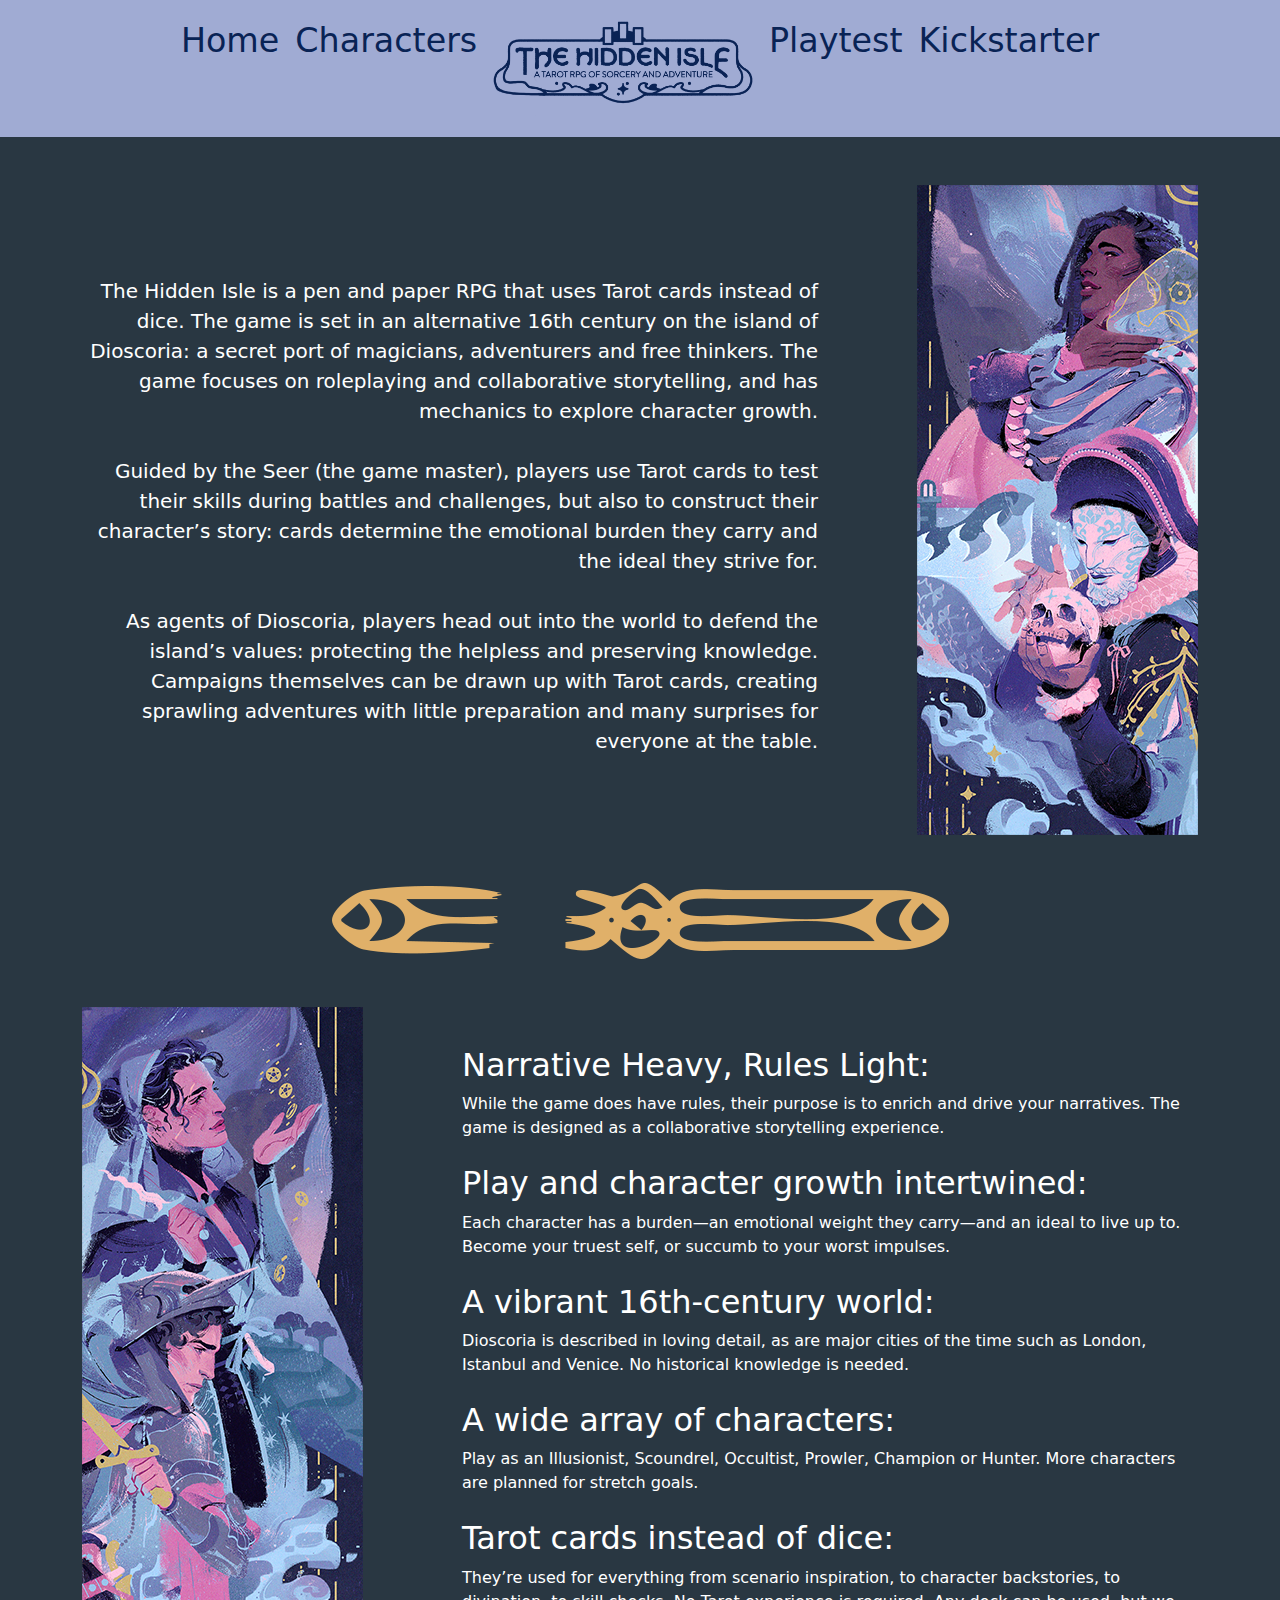
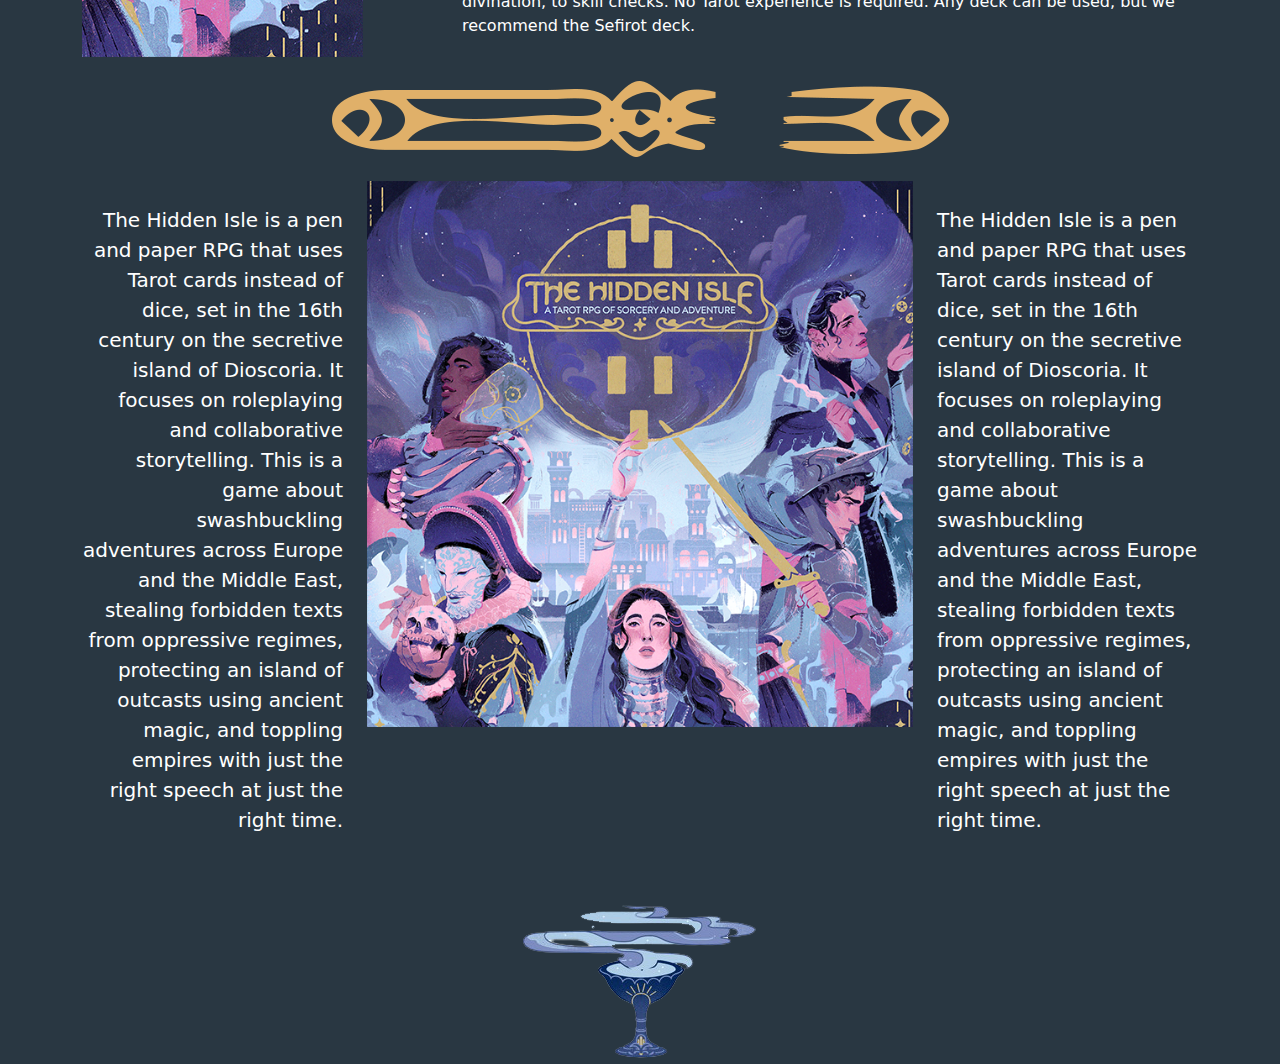
==== commit faa81670: "finished changes to index" ====
--- a/index.html
+++ b/index.html
@@ -112,7 +112,7 @@
           </div>
         </div>
 
-        <br><br><br><br>
+        <br>
         
         <div class="container center-column">
 
@@ -120,14 +120,14 @@
 
         </div>
         
-        <br><br><br><br>
+        <br>
 
 
 
         <div class="container text-center">
           <div class="row">
             <div class="col-md-3">
-              <br><br><br>
+              <br>
               <p class="home-p text-right">The Hidden Isle is a pen and paper RPG that uses Tarot cards instead of dice, set in the 16th century on the secretive island of Dioscoria. It focuses on roleplaying and collaborative storytelling. This is a game about swashbuckling adventures across Europe and the Middle East, stealing forbidden texts from oppressive regimes, protecting an island of outcasts using ancient magic, and toppling empires with just the right speech at just the right time.
               </p>
             </div>
@@ -135,7 +135,7 @@
               <img class="img-resize" src="img/1-650.png" alt="The Hidden Isles" style="height: auto;">
             </div>
             <div class="col-md-3">
-              <br><br><br>
+              <br>
               <p class="home-p text-left">The Hidden Isle is a pen and paper RPG that uses Tarot cards instead of dice, set in the 16th century on the secretive island of Dioscoria. It focuses on roleplaying and collaborative storytelling. This is a game about swashbuckling adventures across Europe and the Middle East, stealing forbidden texts from oppressive regimes, protecting an island of outcasts using ancient magic, and toppling empires with just the right speech at just the right time.
               </p>
             </div>
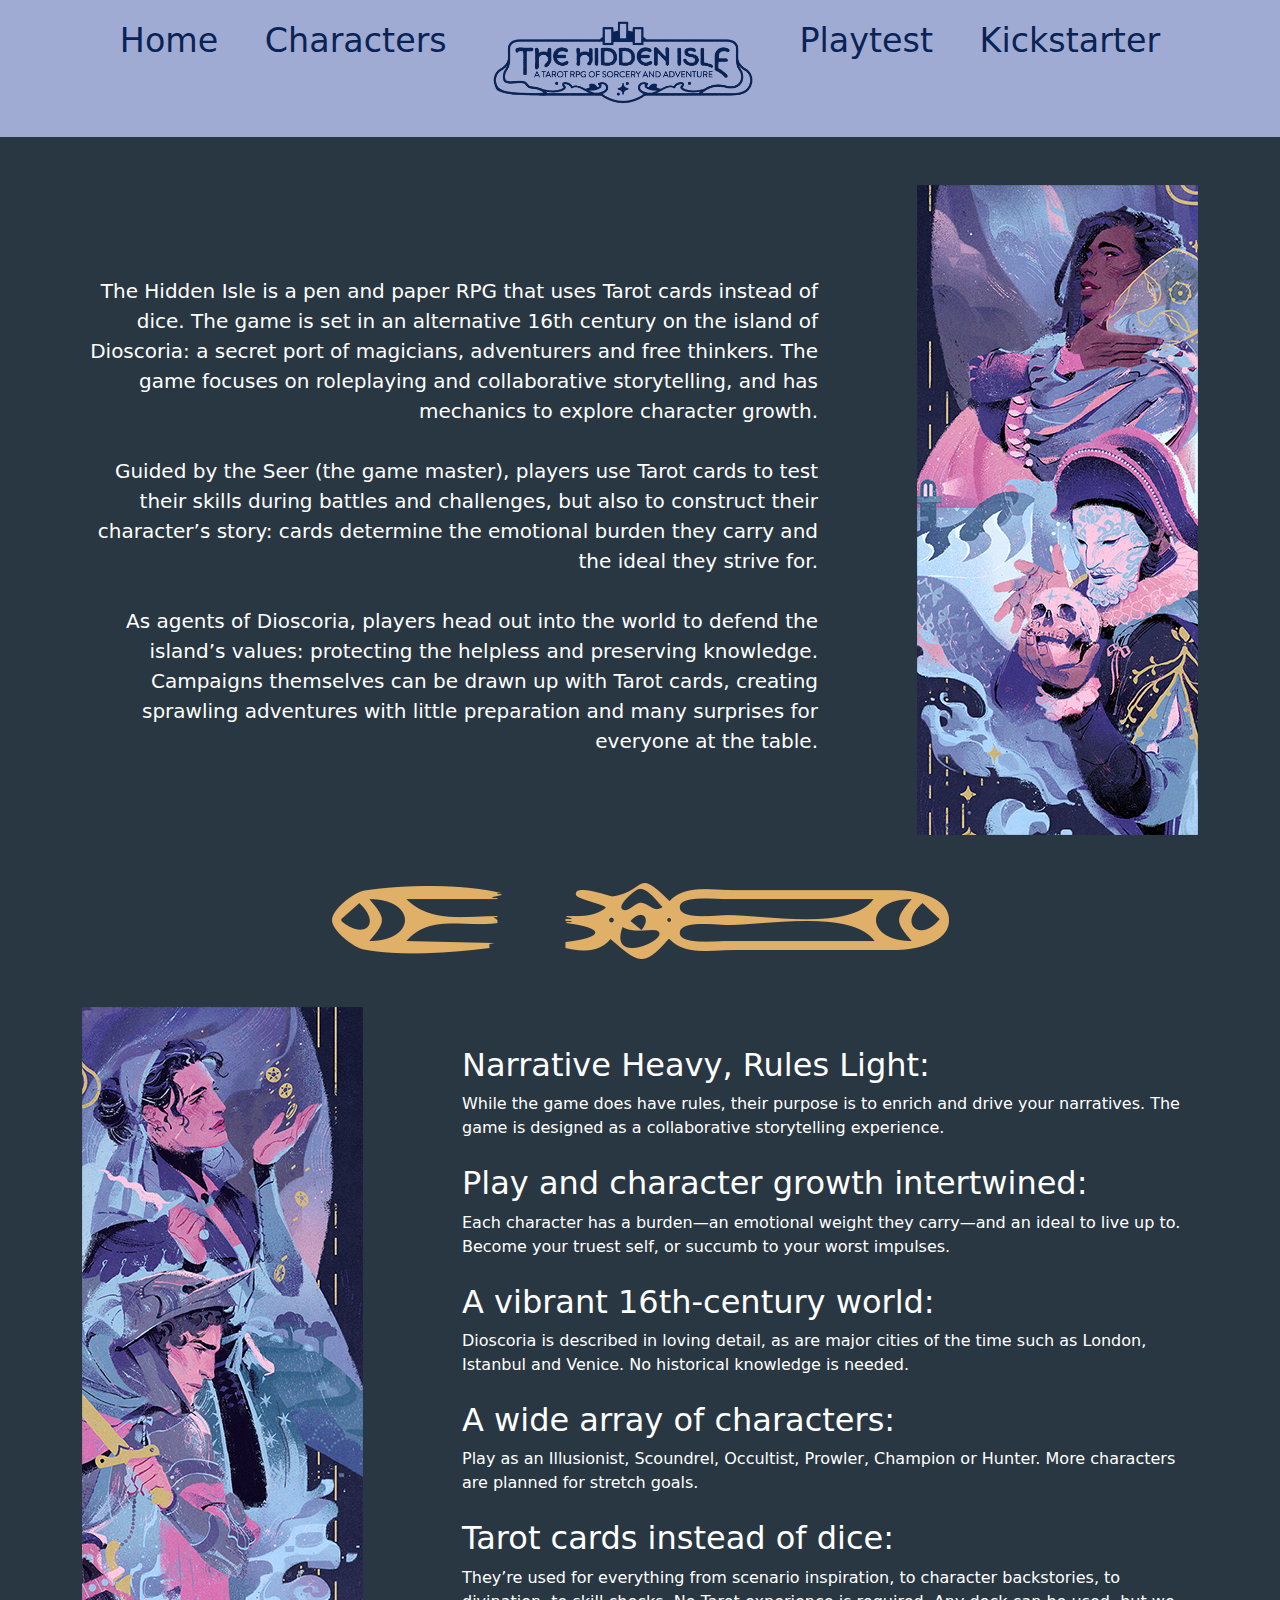
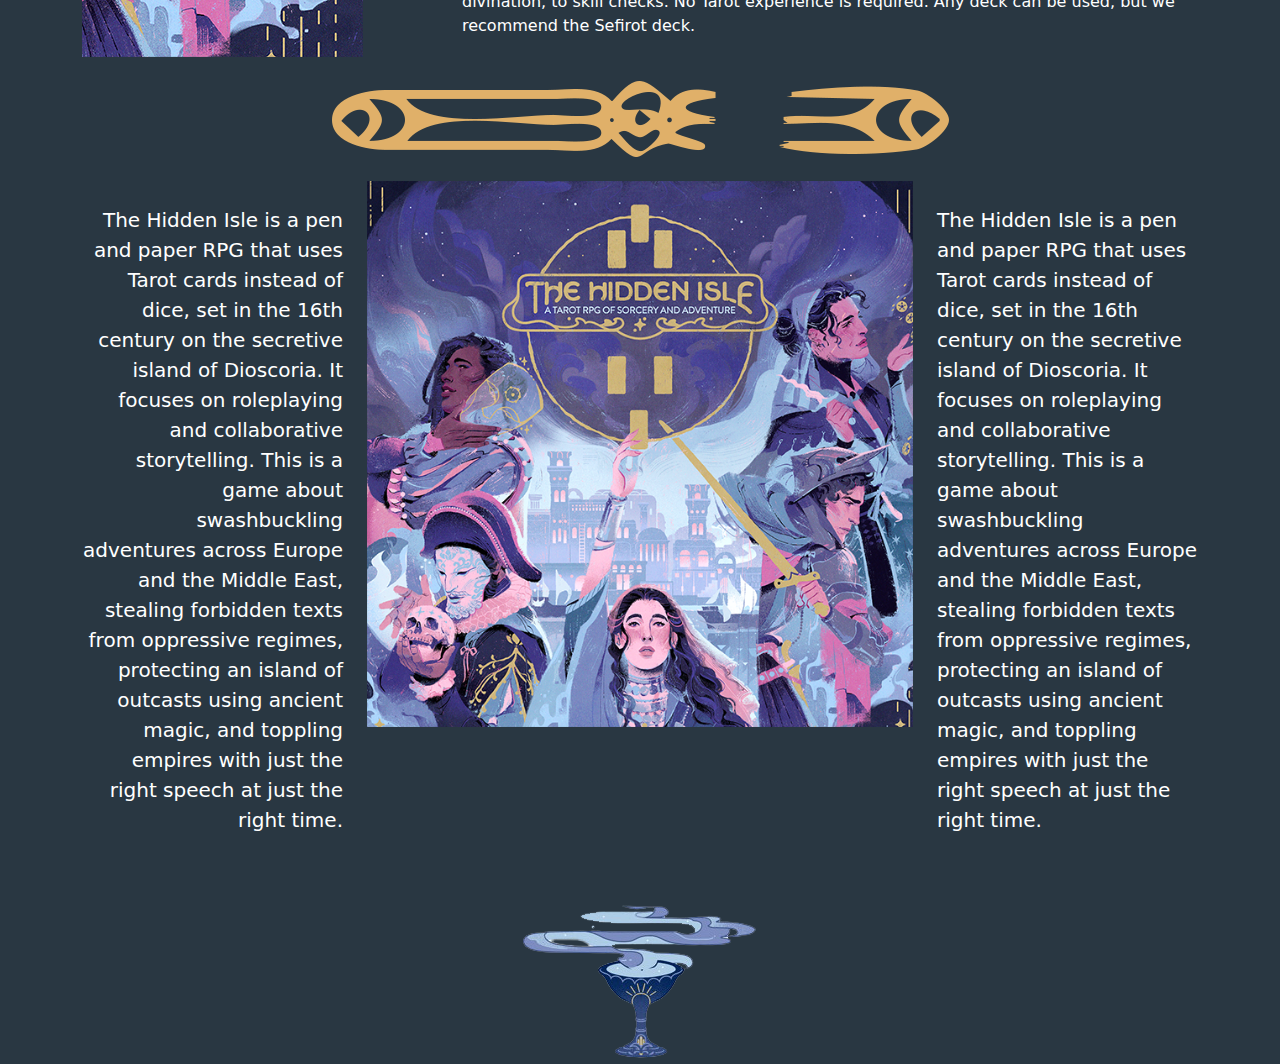
==== commit e689dbfe: "Added space between nav items" ====
--- a/index.html
+++ b/index.html
@@ -29,18 +29,18 @@
                     <ul class="navbar-nav">
                         <li class="nav-item">
                             <a class="nav-link custom-link active" href="index.html">Home</a>
-                        </li>
+                        </li>&nbsp;&nbsp;&nbsp;&nbsp;&nbsp;&nbsp;
                         <li class="nav-item">
                             <a class="nav-link custom-link" href="characters.html">Characters</a>
-                        </li>
+                        </li>&nbsp;&nbsp;&nbsp;&nbsp;&nbsp;&nbsp;
                         <li class="nav-item hide-nav">
                             <a class="nav-link custom-link" href="#">
                                 <img src="img/logo.png" alt="Logo" width="auto" height="100" class="d-inline-block align-text-top">
                             </a>
-                        </li>
+                        </li>&nbsp;&nbsp;&nbsp;&nbsp;&nbsp;&nbsp;
                         <li class="nav-item">
                             <a class="nav-link custom-link" href="https://causacreations.itch.io/the-hidden-isle-playtest-version">Playtest</a>
-                        </li>
+                        </li>&nbsp;&nbsp;&nbsp;&nbsp;&nbsp;&nbsp;
                         <li class="nav-item">
                             <a class="nav-link custom-link" href="https://www.kickstarter.com/projects/causacreations/the-hidden-isle?ref=discovery&term=hidden%20isle">Kickstarter</a>
                         </li>
